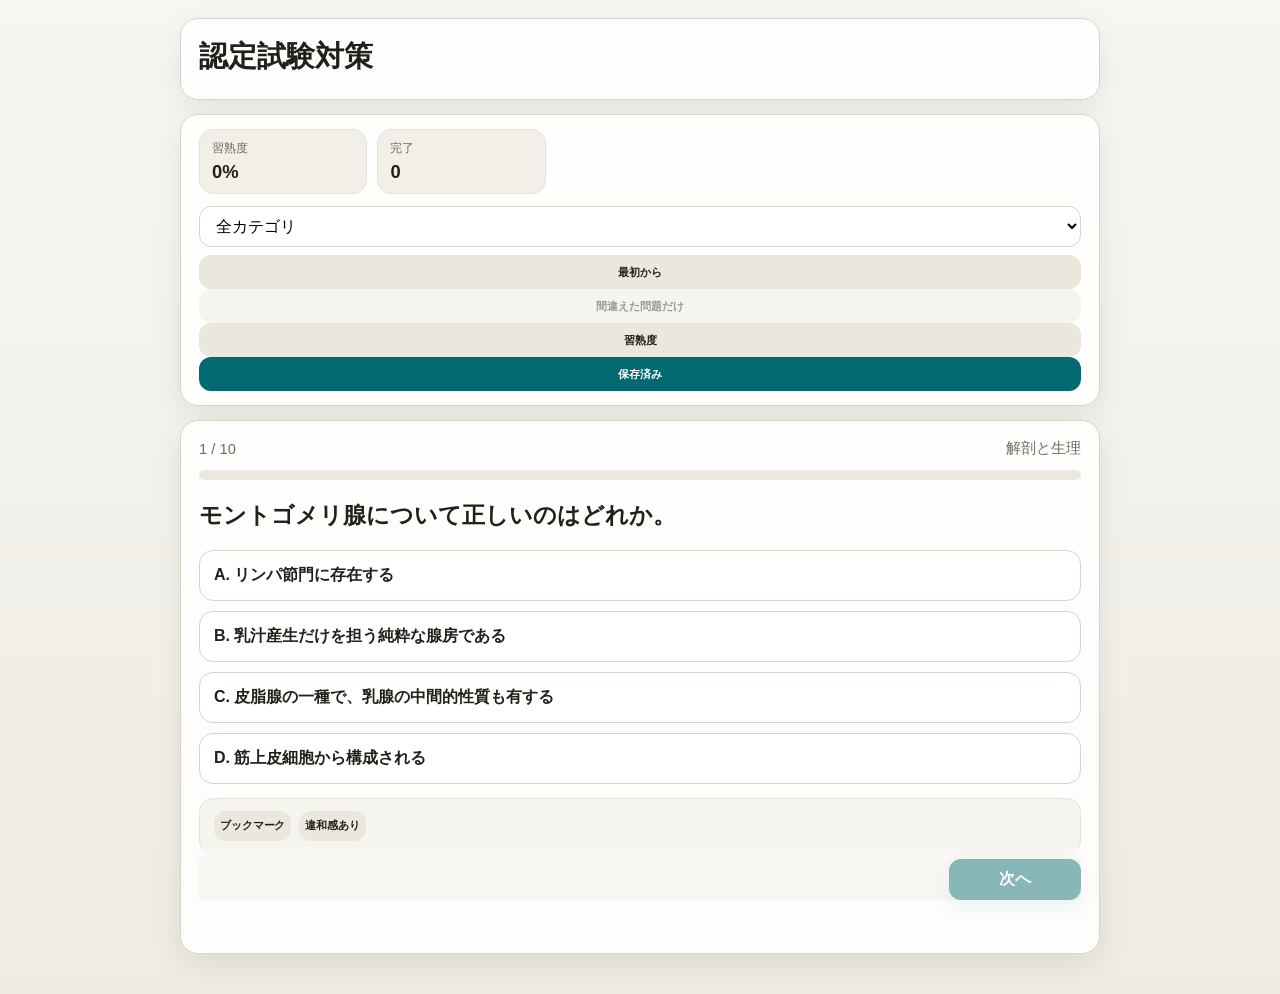
==== index.html @ f3c566d3 "上部ボタンの幅を統一（width:100%を追加）" ====
<!doctype html>
<html lang="ja">
<head>
  <meta charset="UTF-8" />
  <meta name="viewport" content="width=device-width, initial-scale=1.0" />
  <title>認定試験対策</title>
  <style>
    :root {
      --bg: #f7f6f2;
      --surface: #ffffff;
      --surface-2: #f1efe8;
      --text: #222018;
      --muted: #6f6b5f;
      --primary: #01696f;
      --primary-2: #0c4e54;
      --correct: #2d6a2d;
      --wrong: #9b2c2c;
      --border: #d8d3c8;
      --shadow: 0 10px 30px rgba(30,25,10,.08);
      --radius: 18px;
    }
    * { box-sizing: border-box; }
    body {
      margin: 0;
      font-family: -apple-system, BlinkMacSystemFont, "Segoe UI", Roboto, "Hiragino Sans", "Noto Sans JP", sans-serif;
      background: linear-gradient(180deg, #f7f6f2 0%, #eeebe3 100%);
      color: var(--text);
      min-height: 100vh;
    }
    .wrap {
      width: min(920px, calc(100vw - 24px));
      margin: 0 auto;
      padding: 18px 0 40px;
    }
    .card {
      background: rgba(255,255,255,.88);
      backdrop-filter: blur(8px);
      border: 1px solid var(--border);
      border-radius: var(--radius);
      box-shadow: var(--shadow);
    }
    .header {
      padding: 18px 18px 14px;
      margin-bottom: 14px;
    }
    .title {
      font-size: clamp(1.4rem, 1rem + 1vw, 2rem);
      font-weight: 800;
      margin: 0 0 8px;
    }
    .sub {
      color: var(--muted);
      font-size: .96rem;
      margin: 0;
    }
    .topbar {
      display: grid;
      grid-template-columns: 1fr;
      gap: 12px;
      padding: 14px 18px;
      margin-bottom: 14px;
    }
    .stats {
      display: grid;
      grid-template-columns: repeat(5, 1fr);
      gap: 10px;
    }
    .stat {
      background: var(--surface-2);
      border-radius: 14px;
      padding: 10px 12px;
      border: 1px solid #e5e1d8;
    }
    .stat .k { font-size: .78rem; color: var(--muted); margin-bottom: 4px; }
    .stat .v { font-size: 1.15rem; font-weight: 800; }
    .controls {
      display: grid;
      grid-template-columns: repeat(3, minmax(0, 1fr));
      gap: 6px;
      align-items: stretch;
    }
    .controls .row-break {
      grid-column: 1 / -1;
      display: contents;
    }
    .controls select, .controls button.secondary {
      min-height: 32px;
      padding: 6px 8px;
      font-size: 11px;
      line-height: 1.15;
    }
    .controls select {
      min-width: 0;
      width: 100%;
    }
    @media (min-width: 768px) {
      .controls {
        display: flex;
        flex-wrap: wrap;
      }
      .controls .row-break {
        display: contents;
      }
    }
    select, button {
      font: inherit;
    }
    select {
      padding: 10px 12px;
      border-radius: 12px;
      border: 1px solid var(--border);
      background: white;
      min-width: 180px;
    }
    button {
      border: 0;
      border-radius: 12px;
      padding: 10px 14px;
      cursor: pointer;
      background: var(--primary);
      color: white;
      font-weight: 700;
    }
    button.secondary {
      background: #ebe7dd;
      color: var(--text);
    }
    button:disabled {
      opacity: .45;
      cursor: default;
    }
    .quiz {
      padding: 18px;
    }
    .meta {
      display: flex;
      justify-content: space-between;
      gap: 8px;
      align-items: center;
      color: var(--muted);
      font-size: .92rem;
      margin-bottom: 12px;
    }
    .progress {
      height: 10px;
      background: #ece8df;
      border-radius: 999px;
      overflow: hidden;
      margin-bottom: 18px;
    }
    .progress > div {
      height: 100%;
      width: 0%;
      background: linear-gradient(90deg, var(--primary), #3b8d93);
      transition: width .25s ease;
    }
    .question {
      font-size: clamp(1.1rem, .95rem + .7vw, 1.45rem);
      line-height: 1.55;
      font-weight: 750;
      margin: 0 0 16px;
    }
    .choices {
      display: grid;
      gap: 10px;
    }
    .choice {
      text-align: left;
      width: 100%;
      padding: 14px 14px;
      background: white;
      color: var(--text);
      border: 1px solid var(--border);
      border-radius: 14px;
      transition: transform .08s ease, border-color .15s ease, background .15s ease;
    }
    .choice:hover { transform: translateY(-1px); }
    .choice.correct {
      background: #eef8ee;
      border-color: #8dc58d;
      color: var(--correct);
    }
    .choice.wrong {
      background: #fff0f0;
      border-color: #d99a9a;
      color: var(--wrong);
    }
    .explanation {
      margin-top: 12px;
      padding: 14px;
      border-radius: 14px;
      background: #f5f4ef;
      max-height: 200px;
      overflow-y: auto;
      border: 1px solid #e5e1d8;
      line-height: 1.7;
      display: none;
    }
    .footer {
      display: flex;
      justify-content: space-between;
      gap: 10px;
      align-items: center;
      margin-top: 16px;
      flex-wrap: wrap;
    }
    .result {
      padding: 22px 18px;
      text-align: center;
    }
    .result h2 {
      margin: 0 0 10px;
      font-size: 1.6rem;
    }
    .result p { color: var(--muted); }
    .pill {
      display: inline-block;
      padding: 6px 10px;
      border-radius: 999px;
      background: #e9f3f4;
      color: var(--primary-2);
      font-size: .82rem;
      font-weight: 700;
    }
    
    
    .secondary.active-flag {
      background: #e9f1f1;
      color: #0c4e54;
      border: 1px solid #b8d0d1;
    }

    .issue-panel {
      margin-top: 14px;
      padding: 12px 14px;
      border-radius: 14px;
      background: #f5f4ef;
      border: 1px solid #e5e1d8;
    }
    .issue-row {
      display: flex;
      justify-content: space-between;
      gap: 10px;
      align-items: center;
      flex-wrap: wrap;
    }
        .issue-actions {
      display: flex;
      gap: 8px;
      flex-wrap: wrap;
    }
    .issue-actions .secondary {
      min-height: 30px;
      padding: 5px 6px;
      font-size: 10.5px;
      letter-spacing: -.01em;
    }
    
    
    
    .top-actions {
      display: flex;
      gap: 8px;
      flex-wrap: wrap;
    }
    .flag-list {
      display: grid;
      gap: 10px;
      margin-top: 12px;
      text-align: left;
    }
    .flag-item {
      background: #fff;
      border: 1px solid var(--border);
      border-radius: 14px;
      padding: 12px 14px;
    }
    .flag-id {
      font-size: .78rem;
      color: var(--muted);
      margin-bottom: 6px;
      letter-spacing: .04em;
    }
    
    
    .mastery-grid {
      display: grid;
      gap: 12px;
      margin-top: 14px;
    }
    .mastery-card {
      background: #fff;
      border: 1px solid var(--border);
      border-radius: 16px;
      padding: 14px;
    }
    .mastery-head {
      display: flex;
      justify-content: space-between;
      align-items: center;
      gap: 10px;
      margin-bottom: 10px;
    }
    .mastery-title {
      font-weight: 700;
    }
    .mastery-percent {
      font-weight: 800;
      color: var(--primary);
    }
    .bar {
      height: 10px;
      border-radius: 999px;
      background: #ece8df;
      overflow: hidden;
      margin-bottom: 10px;
    }
    .bar > div {
      height: 100%;
      background: linear-gradient(90deg, #7fb1b4 0%, #01696f 100%);
      border-radius: 999px;
    }
    .mastery-meta {
      display: flex;
      gap: 10px;
      flex-wrap: wrap;
      color: var(--muted);
      font-size: .86rem;
    }

    .copy-box {
      width: 100%;
      min-height: 140px;
      border: 1px solid var(--border);
      border-radius: 14px;
      padding: 12px;
      font: inherit;
      line-height: 1.6;
      background: #fff;
      color: var(--text);
      resize: vertical;
      margin-top: 12px;
    }

    .flag-question {
      line-height: 1.6;
      font-weight: 600;
    }

    .sticky-next {
      position: sticky;
      bottom: 0;      display: flex;
      justify-content: flex-end;
      padding-top: 12px;
      margin-top: 12px;
      background: linear-gradient(180deg, rgba(247,246,242,0) 0%, rgba(247,246,242,0.88) 24%, rgba(247,246,242,0.96) 100%);
      backdrop-filter: blur(6px);
    }
    .sticky-next button {
      min-width: 132px;
      box-shadow: 0 8px 20px rgba(1,105,111,.16);
    }

    .controls-v2 { display:grid; gap:8px; }
        .toolbar-grid-v2 button, .saved-grid button { min-height:34px; padding:6px 8px; font-size:11px; line-height:1.15; width:100%; }
#savedToggleBtn { background: var(--primary); color: white; }
.saved-panel { display:none; margin-top:2px; padding:10px; border-radius:14px; background:#f5f4ef; border:1px solid #e5e1d8; }
.saved-panel.open { display:block; }
.saved-grid { display:grid; grid-template-columns:repeat(2, minmax(0, 1fr)); gap:6px; }
@media (min-width: 768px) {
  .toolbar-grid-v2 { grid-template-columns:repeat(4, minmax(0, 1fr)); }
}
@media (max-width: 700px) {
      .wrap { width: min(100vw - 10px, 920px); }
      .stats { grid-template-columns: repeat(2, 1fr); }
      .topbar, .quiz, .header { padding: 12px; }
      .footer { align-items: stretch; }
      .footer button { width: 100%; }
      .controls { display: grid; grid-template-columns: repeat(6, minmax(0, 1fr)); gap: 5px; }
      .controls select, .controls button.secondary { min-width: 0; width: 100%; min-height: 30px; padding: 5px 6px; font-size: 10.5px; letter-spacing: -.01em; }
      .controls select { grid-column: 1 / -1; min-height: 44px; padding: 10px 12px; font-size: 14px; letter-spacing: 0; }
      #restartBtn { grid-column: 1 / 4; }
      #retryWrongBtn { grid-column: 4 / 7; }
      #masteryPageBtn { grid-column: 1 / 3; }
      #savedToggleBtn { grid-column: 3 / 7; }      #flaggedPageBtn { grid-column: 5 / 7; }
   
  </style>
</head>
<body>
  <div class="wrap">
    <section class="card header">
      <h1 class="title">認定試験対策</h1>
      
    </section>

    <section class="card topbar">
      <div class="stats">
        <div class="stat"><div class="k" id="masteryLabel">習熟度</div><div class="v" id="overallMastery">0%</div></div>
        <div class="stat"><div class="k">完了</div><div class="v" id="clearedCount">0</div></div>
      </div>
            <div class="controls-v2">
        <select id="categorySelect"></select>
                      <div class="toolbar-grid-v2">
          <button id="restartBtn" class="secondary">最初から</button>
          <button id="retryWrongBtn" class="secondary">間違えた問題だけ</button>
          <button id="masteryPageBtn" class="secondary">習熟度</button>
                                  <button id="savedToggleBtn" class="secondary">保存済み</button>
      </div>
                      <div id="savedPanel" class="saved-panel">
                                  <div class="saved-grid">
                                                <button id="bookmarkPageBtn" class="secondary">ブックマーク</button>
                                                <button id="flaggedPageBtn" class="secondary">違和感あり</button>
                                              </div>
                                </div>
    </section>

    <main class="card quiz" id="app"></main>
  </div>

  <script>
    const QUESTION_BANK = [
      {id:'q001',category:'解剖と生理',question:'乳腺機能の最小単位として正しいのはどれか。',choices:['小葉','TDLU','Cooper靱帯','乳管洞'],answer_index:0,explanation:'乳腺機能の最小単位は小葉である。TDLUは小葉と小葉外終末乳管を含む単位として扱われる。'},
      {id:'q002',category:'解剖と生理',question:'ほとんどの乳癌の発生母地と考えられているのはどれか。',choices:['TDLU','Cooper靱帯','乳腺後隙','モントゴメリ腺'],answer_index:0,explanation:'ほとんどの乳癌はTDLUを発生母地と考える。'},
      {id:'q003',category:'解剖と生理',question:'dense breastについて正しいのはどれか。',choices:['マンモグラフィで腫瘤の検出が難しい','マンモグラフィで腫瘤検出が容易である','石灰化を全く認めない','高齢者にしかみられない'],answer_index:0,explanation:'dense breastではマンモグラフィで腫瘤検出が難しくなる。'},
      {id:'q004',category:'解剖と生理',question:'乳児の吸乳刺激により分泌され、筋上皮細胞を収縮させるホルモンはどれか。',choices:['オキシトシン','プロラクチン','エストロゲン','プロゲステロン'],answer_index:0,explanation:'吸乳刺激は視床下部を介してオキシトシン分泌を促し、筋上皮細胞収縮による射乳に関与する。'},
      {id:'q005',category:'解剖と生理',question:'乳腺組織が最も多く存在する領域として正しいのはどれか。',choices:['上外側域（C領域）','下内側域','乳腺後隙','乳輪部のみ'],answer_index:0,explanation:'乳腺組織は上外側域に多く存在する。'},
      {id:'q006',category:'解剖と生理',question:'モントゴメリ腺について正しいのはどれか。',choices:['皮脂腺の一種で、乳腺の中間的性質も有する','乳汁産生だけを担う純粋な腺房である','リンパ節門に存在する','筋上皮細胞から構成される'],answer_index:0,explanation:'モントゴメリ腺は皮脂腺の一種だが、乳腺の中間的性質を有するとされる。'},
      {id:'q007',category:'解剖と生理',question:'Cooper靱帯について正しいのはどれか。',choices:['乳腺の筋膜層をつなぎ、乳腺全体の構築に関与する','乳汁を産生する','腋窩リンパ節の一部である','乳頭の表皮を形成する'],answer_index:0,explanation:'Cooper靱帯は浅胸筋膜と深胸筋膜をつなぐ線維性構造で、乳腺全体の構築に関わる。'},
      {id:'q008',category:'解剖と生理',question:'小葉について正しいのはどれか。',choices:['腺房上皮と小葉内終末乳管からなる','小葉外終末乳管のみからなる','乳管洞と乳頭からなる','脂肪組織とリンパ節からなる'],answer_index:0,explanation:'小葉は腺房上皮と小葉内終末乳管からなる。'},
      {id:'q009',category:'解剖と生理',question:'TDLUの構成として正しいのはどれか。',choices:['小葉と小葉外終末乳管','腺房のみ','小葉内終末乳管のみ','Cooper靱帯と乳頭'],answer_index:0,explanation:'TDLUは小葉に小葉外終末乳管を加えた単位である。'},
      {id:'q010',category:'解剖と生理',question:'腋窩リンパ節について正しいのはどれか。',choices:['リンパ節門の部分に脂肪が沈着することがある','常に石灰化を伴う','乳房内のどこにでも存在する','正常では腎臓形を示さない'],answer_index:0,explanation:'腋窩リンパ節門には脂肪沈着をみることがある。'},
      {id:'q011',category:'病理',question:'乳管癌と小葉癌を病理学的に区別するうえで重視されるのはどれか。',choices:['増殖パターン','患者年齢','発症側','乳頭分泌の有無'],answer_index:0,explanation:'乳管癌と小葉癌の区別は発生部位そのものより増殖パターンで考える。'},
      {id:'q012',category:'病理',question:'DCISについて正しいのはどれか。',choices:['理論的には転移しない','必ず遠隔転移する','小葉外乳管へは進展しない','非浸潤癌とは別概念である'],answer_index:0,explanation:'真のDCISは理論的には転移しない病変である。'},
      {id:'q013',category:'病理',question:'DCISと同義語として適切なのはどれか。',choices:['非浸潤性乳管癌','浸潤性小葉癌','葉状腫瘍','乳腺浮腫'],answer_index:0,explanation:'DCISは非浸潤性乳管癌と同義である。'},
      {id:'q014',category:'病理',question:'ADHについて正しいのはどれか。',choices:['非浸潤性乳管癌の基準を完全には満たさない病変である','DCISと完全に同義である','浸潤癌の特殊型である','乳頭部の表皮内進展を指す'],answer_index:0,explanation:'ADHはDCISの基準を完全には満たさない異型乳管過形成である。'},
      {id:'q015',category:'病理',question:'Paget病について正しいのはどれか。',choices:['悪性細胞が乳管洞から乳頭表面へ広がる','乳腺浮腫のみを示す病変である','常にマンモグラフィで明瞭に描出される','乳腺症の一型である'],answer_index:0,explanation:'Paget病は悪性細胞の乳頭表面への進展で、皮膚所見が診断の手がかりとなる。'},
      {id:'q016',category:'病理',question:'ポップコーンサインの成因として正しいのはどれか。',choices:['線維腺腫の退縮','嚢胞の感染','DCISの壊死','脂肪壊死の出血'],answer_index:0,explanation:'ポップコーンサインは退縮した線維腺腫にみられる。'},
      {id:'q017',category:'病理',question:'放射状瘢痕について正しいのはどれか。',choices:['DCISやADHを伴うことがある','常に良悪性の鑑別が容易である','スピキュラを呈することはない','乳頭分泌の最も多い原因である'],answer_index:0,explanation:'放射状瘢痕は画像上浸潤癌に似ており、DCISやADHを伴うことがある。'},
      {id:'q018',category:'病理',question:'硬化性腺症について正しいのはどれか。',choices:['小葉で発生し、構築の乱れの原因となることがある','必ず石灰化を伴う','浸潤癌の特殊型である','乳管拡張症と同義である'],answer_index:0,explanation:'硬化性腺症は小葉で発生し、architectural distortionの原因となることがある。'},
      {id:'q019',category:'病理',question:'脂肪壊死について正しいのはどれか。',choices:['外傷・手術・放射線治療後に生じることがある','DCISに特異的である','必ず良悪性の鑑別が容易である','微小石灰化を伴わない'],answer_index:0,explanation:'脂肪壊死は外傷や手術、放射線治療後に起こり、乳癌類似像をとることがある。'},
      {id:'q020',category:'病理',question:'浸潤性小葉癌について正しいのはどれか。',choices:['微小石灰化を伴いにくく、マンモグラフィで偽陰性になりやすい','マンモグラフィで必ず見つけやすい','境界明瞭な腫瘤としてのみ表れる','組織亜型は存在しない'],answer_index:0,explanation:'浸潤性小葉癌は微小石灰化を伴いにくく、MMGで見つけにくいことがある。'},
      {id:'q021',category:'病理',question:'粘液癌について正しいのはどれか。',choices:['高齢者に多く、予後が良い','若年者に多く予後不良である','必ずスピキュラを伴う','乳腺症の構成成分である'],answer_index:0,explanation:'粘液癌は高齢者に多く、特に純粋型は予後良好とされる。'},
      {id:'q022',category:'病理',question:'葉状腫瘍について正しいのはどれか。',choices:['良性・境界病変・悪性に分類される','すべて悪性である','若年者にしか発生しない','リンパ行性転移が多い'],answer_index:0,explanation:'葉状腫瘍は良性、境界病変、悪性に分類される。'},
      {id:'q023',category:'病理',question:'乳管内乳頭腫について正しいのはどれか。',choices:['血性乳頭分泌の主要な原因である','必ず悪性である','乳腺症には含まれない','石灰化のみで発見される'],answer_index:0,explanation:'乳管内乳頭腫は血性乳頭分泌の主要な原因である。'},
      {id:'q024',category:'病理',question:'乳腺症を構成する部分像として適切なのはどれか。',choices:['硬化性腺症','線維腫症','浸潤性小葉癌','過誤腫'],answer_index:0,explanation:'硬化性腺症は乳腺症の構成成分に含まれる。'},
      {id:'q025',category:'病理',question:'乳腺症を構成する部分像ではないものはどれか。',choices:['線維腫症','嚢胞','アポクリン化生','小葉増生症'],answer_index:0,explanation:'線維腫症は非上皮性腫瘍であり、乳腺症の部分像ではない。'},
      {id:'q026',category:'病理',question:'管状癌について正しいのはどれか。',choices:['高分化で予後が良い','低分化で予後不良である','非浸潤癌に分類される','葉状腫瘍の一亜型である'],answer_index:0,explanation:'管状癌は高分化で予後が極めて良い乳癌である。'},
      {id:'q027',category:'病理',question:'乳房浮腫（breast edema）について正しいのはどれか。',choices:['良性・悪性いずれの疾患でも起こりうる','悪性でしか起こらない','皮膚肥厚は伴わない','濃度上昇は起こらない'],answer_index:0,explanation:'乳房浮腫は良悪性いずれでも起こり、皮膚肥厚や濃度上昇を示す。'},
      {id:'q028',category:'臨床',question:'センチネルリンパ節の説明として正しいのはどれか。',choices:['癌細胞が最初に到達するリンパ節を指す','最も大きい腋窩リンパ節を指す','鎖骨上リンパ節のみを指す','遠隔転移巣を指す'],answer_index:0,explanation:'センチネルリンパ節は癌細胞が最初に到達する見張りリンパ節である。'},
      {id:'q029',category:'臨床',question:'家族性乳癌の関連遺伝子として正しい組み合わせはどれか。',choices:['BRCA1とBRCA2','EGFRとALK','KRASとNRAS','BRAFとRET'],answer_index:0,explanation:'家族性乳癌の関連遺伝子としてBRCA1、BRCA2が挙げられる。'},
      {id:'q030',category:'臨床',question:'HER2について正しいのはどれか。',choices:['過剰発現は予後や治療選択に関わる','乳癌では測定不要である','陽性例では治療法がない','家族性乳癌の唯一の原因遺伝子である'],answer_index:0,explanation:'HER2過剰発現は悪性度や治療選択に関わり、trastuzumabなどの適応判断に重要である。'},
      {id:'q031',category:'臨床',question:'乳房温存療法について正しいのはどれか。',choices:['原則として乳房照射を併用する','放射線治療は不要である','遠隔転移例のみ適応となる','必ず乳房全摘より局所制御が劣る'],answer_index:0,explanation:'乳房温存療法では原則として乳房照射が併用される。'},
      {id:'q032',category:'臨床',question:'乳房温存療法の適応として望ましい腫瘍径はどれか。',choices:['3cm以下','5cmを超えるもの','大きさは無関係','10cm以上'],answer_index:0,explanation:'資料では乳房温存療法の適応として3cm以下が望ましいとされる。'},
      {id:'q033',category:'臨床',question:'ステージI乳癌の説明として正しいのはどれか。',choices:['しこりが2cm以下で腋窩リンパ節転移がない','しこりの大きさに関わらず遠隔転移がある','しこりが5cm超でリンパ節転移がない','Tisのみを指す'],answer_index:0,explanation:'資料ではステージIは腫瘍径2cm以下、リンパ節転移なしとされる。'},
      {id:'q034',category:'臨床',question:'Tisに含まれるものとして正しいのはどれか。',choices:['DCIS','T3乳癌','遠隔転移を伴う乳癌','固定腋窩リンパ節転移'],answer_index:0,explanation:'TisにはDCISが含まれる。'},
      {id:'q035',category:'臨床',question:'T2の定義として正しいのはどれか。',choices:['腫瘍径が2cmを超え5cm以下','2cm以下','5cmを超える','胸壁浸潤を伴うもの'],answer_index:0,explanation:'資料ではT2は腫瘍径2cm超5cm以下である。'},
      {id:'q036',category:'臨床',question:'TXの意味として正しいのはどれか。',choices:['原発腫瘍が評価不能','遠隔転移あり','腫瘍径2cm以下','皮膚浸潤あり'],answer_index:0,explanation:'TXは原発腫瘍が評価不能であることを示す。'},
      {id:'q037',category:'臨床',question:'トリプルネガティブ乳癌の定義として正しいのはどれか。',choices:['ER・PgR・HER2がいずれも陰性','ERのみ陰性','HER2のみ陰性','BRCA1とBRCA2が陰性'],answer_index:0,explanation:'トリプルネガティブ乳癌はER、PgR、HER2の3者陰性を指す。'},
      {id:'q038',category:'臨床',question:'乳癌の危険因子として適切なのはどれか。',choices:['初潮年齢が早い','出産回数が多い','習慣的運動','授乳歴があること'],answer_index:0,explanation:'初潮年齢が早いことは乳癌の危険因子として挙げられる。'},
      {id:'q039',category:'臨床',question:'乳癌リスクを減少させる要因として適切なのはどれか。',choices:['習慣的運動','ホルモン補充療法','閉経後肥満','過度の飲酒'],answer_index:0,explanation:'習慣的運動は乳癌リスクを減少させる要因とされる。'},
      {id:'q040',category:'臨床',question:'腋窩リンパ節郭清の合併症として適切なのはどれか。',choices:['上肢のむくみや運動障害','乳汁産生の亢進','甲状腺機能亢進','両側失明'],answer_index:0,explanation:'腋窩リンパ節郭清では上肢の浮腫や運動障害などが問題となる。'}
    ];

    const STORAGE_KEY = 'mammo-quiz-state-v1';

    function makeInitialState() {
      return {
        currentCategory: 'all',
        statsById: {},
        wrongIds: [],
        flaggedIds: [],
        bookmarkedIds: [],
        questions: [],
        pool: [],
        base: [],
        currentSessionIds: [],
        sessionSize: 10,
        index: 0,
        correct: 0,
        answered: 0,
        locked: false,
        view: 'quiz'
      };
    }

    function normalizeState(raw) {
      const base = makeInitialState();
      if (!raw || typeof raw !== 'object') return base;
      return {
        ...base,
        currentCategory: typeof raw.currentCategory === 'string' ? raw.currentCategory : 'all',
        statsById: raw.statsById && typeof raw.statsById === 'object' ? raw.statsById : {},
        wrongIds: Array.isArray(raw.wrongIds) ? raw.wrongIds : [],
        flaggedIds: Array.isArray(raw.flaggedIds) ? raw.flaggedIds : [],
        bookmarkedIds: Array.isArray(raw.bookmarkedIds) ? raw.bookmarkedIds : []
      };
    }

    function loadPersistedState() {
      try {
        const raw = localStorage.getItem(STORAGE_KEY);
        if (!raw) return makeInitialState();
        return normalizeState(JSON.parse(raw));
      } catch (e) {
        return makeInitialState();
      }
    }

    function saveState() {
      try {
        const payload = {
          currentCategory: state.currentCategory,
          statsById: state.statsById,
          wrongIds: state.wrongIds,
          flaggedIds: state.flaggedIds,
          bookmarkedIds: state.bookmarkedIds
        };
        localStorage.setItem(STORAGE_KEY, JSON.stringify(payload));
      } catch (e) {}
    }

    const state = Object.assign(makeInitialState(), loadPersistedState());

    const app = document.getElementById('app');
    const masteryLabel = document.getElementById('masteryLabel');
    const overallMastery = document.getElementById('overallMastery');
    const clearedCount = document.getElementById('clearedCount');
    const categorySelect = document.getElementById('categorySelect');
    const restartBtn = document.getElementById('restartBtn');
    const retryWrongBtn = document.getElementById('retryWrongBtn');
    const masteryPageBtn = document.getElementById('masteryPageBtn');
const savedToggleBtn = document.getElementById('savedToggleBtn');
const savedPanel = document.getElementById('savedPanel');

    function shuffle(arr) {
      const copy = [...arr];
      for (let i = copy.length - 1; i > 0; i--) {
        const j = Math.floor(Math.random() * (i + 1));
        [copy[i], copy[j]] = [copy[j], copy[i]];
      }
      return copy;
    }

    function shuffleChoicesPerRender(questions) {
      return questions.map(q => {
        const indexed = q.choices.map((c, i) => ({ text: c, isCorrect: i === q.answer_index }));
        const mixed = shuffle(indexed);
        return {
          ...q,
          choices: mixed.map(x => x.text),
          answer_index: mixed.findIndex(x => x.isCorrect)
        };
      });
    }

    function buildCategories() {
      const cats = ['all', ...new Set(QUESTION_BANK.map(q => q.category))];
      categorySelect.innerHTML = cats.map(c => `<option value="${c}">${c === 'all' ? '全カテゴリ' : c}</option>`).join('');
    }

    function buildPool() {
      if (state.currentCategory === 'all') return [...QUESTION_BANK];
      return QUESTION_BANK.filter(q => q.category === state.currentCategory);
    }

    function weightedPick(pool, count) {
      const available = [...pool];
      const picked = [];
      while (available.length && picked.length < count) {
        const weights = available.map(q => {
          const s = state.statsById[q.id] || { seen: 0, wrong: 0, mastery: 0 };
          const mastery = s.mastery || 0;
          const inSelectedCategory = state.currentCategory === 'all' || q.category === state.currentCategory;
          const wrongBoost = inSelectedCategory ? 4 : 2;
          const masteryWeightMap = [6, 4, 2, 0.8];
          const masteryWeight = masteryWeightMap[Math.max(0, Math.min(3, mastery))];
          return masteryWeight + s.wrong * wrongBoost + Math.max(0, s.seen * 0.05);
        });
        const total = weights.reduce((a,b)=>a+b,0);
        let r = Math.random() * total;
        let idx = 0;
        for (let i=0;i<available.length;i++) {
          r -= weights[i];
          if (r <= 0) { idx = i; break; }
        }
        picked.push(available[idx]);
        available.splice(idx,1);
      }
      return picked;
    }

    function prepareQuestions(mode = 'all') {
      let src = buildPool();
      if (mode === 'wrong') {
        const wrongSet = new Set(state.wrongIds);
        src = src.filter(q => wrongSet.has(q.id));
      }
      state.base = src;
      state.pool = src;
      const selected = weightedPick(src, state.sessionSize);
      state.currentSessionIds = selected.map(q => q.id);
      state.questions = shuffleChoicesPerRender(selected);
      state.index = 0;
      state.correct = 0;
      state.answered = 0;
      state.locked = false;
      updateStats();
      render();
    }

    function updateStats() {
      const targetItems = state.currentCategory === 'all'
        ? QUESTION_BANK
        : QUESTION_BANK.filter(q => q.category === state.currentCategory);
      const totalQuestions = targetItems.length;
      const masterySum = targetItems.reduce((sum, q) => {
        const s = state.statsById[q.id] || { mastery: 0 };
        return sum + Math.max(0, Math.min(3, s.mastery || 0));
      }, 0);
      const masteryPct = totalQuestions ? Math.round((masterySum / (totalQuestions * 3)) * 100) : 0;
      const cleared = targetItems.filter(q => ((state.statsById[q.id] || {}).mastery || 0) >= 3).length;
      const label = state.currentCategory === 'all' ? '習熟度' : `${state.currentCategory} の習熟度`;
      const masteryLabel = document.getElementById('masteryLabel');
      if (masteryLabel) masteryLabel.textContent = label;
      if (overallMastery) overallMastery.textContent = `${masteryPct}%`;
      if (clearedCount) clearedCount.textContent = cleared;
      retryWrongBtn.disabled = state.wrongIds.length === 0;
    }

    function toggleBookmarkCurrent() {
      const q = state.questions[state.index];
      if (!q) return;
      if (state.bookmarkedIds.includes(q.id)) {
        state.bookmarkedIds = state.bookmarkedIds.filter(id => id !== q.id);
      } else {
        state.bookmarkedIds.unshift(q.id);
      }
      saveState();
        // render()を呼ばず、ブックマークボタンだけ更新
  const bookmarkBtn = document.querySelector('.issue-actions button:nth-child(1)');
  if (bookmarkBtn) {
    if (state.bookmarkedIds.includes(q.id)) {
      bookmarkBtn.classList.add('active-flag');
    } else {
      bookmarkBtn.classList.remove('active-flag');
    }
  }
    }

    function removeBookmark(id) {
      state.bookmarkedIds = state.bookmarkedIds.filter(x => x !== id);
      saveState();
      renderBookmarks();
    }

    function renderBookmarks() {
      state.view = 'bookmarks';
      const items = state.bookmarkedIds.map(id => QUESTION_BANK.find(q => q.id === id)).filter(Boolean);
      app.innerHTML = `
        <div class="result">
          <span class="pill">ブックマーク</span>
          <h2>ブックマークした問題</h2>
          ${items.length ? `
            <div class="bookmark-list" style="display:grid; gap:10px; margin-top:14px; text-align:left; font-size:13px;">
              ${items.map(q => `
                <div class="choice" style="display:block; padding:12px;">
                  <div style="display:flex; justify-content:space-between; gap:12px; align-items:flex-start; margin-bottom:8px;">
                    <div>
                      <div style="font-size:11px; color:var(--muted); margin-bottom:4px;">${q.id}｜${q.category}</div>
                      <div style="font-weight:700; margin-bottom:8px;">${q.question}</div>
                    </div>
                    <button class="secondary" style="font-size:12px; padding:6px 8px; min-height:32px;" onclick="removeBookmark('${q.id}')">解除</button>
                  </div>
                  <div style="font-size:12px; color:var(--muted);">${q.choices.map((c, i) => `${String.fromCharCode(65+i)}. ${c}`).join(' ／ ')}</div>
                </div>
              `).join('')}
            </div>
          ` : '<p style="margin-top:12px; color:var(--muted);">ブックマークはありません</p>'}
          <div class="footer" style="justify-content:center; margin-top:18px;">
            <button onclick="backToQuiz()">戻る</button>
          </div>
        </div>`;
    }

    function toggleFlagCurrent() {
      const q = state.questions[state.index];
      if (!q) return;
      const pos = state.flaggedIds.indexOf(q.id);
      if (pos >= 0) {
        state.flaggedIds.splice(pos, 1);
      } else {
        state.flaggedIds.push(q.id);
      }
      saveState();
      updateStats();
      // render()を呼ばず、フラグボタンだけ更新
      const flagBtn = document.querySelector('.issue-actions button:nth-child(2)');
      if (flagBtn) {
        if (state.flaggedIds.includes(q.id)) {
          flagBtn.classList.add('active-flag');
        } else {
          flagBtn.classList.remove('active-flag');
        }
      }
    }

    function calcMastery(question) {
      const s = state.statsById[question.id] || { mastery: 0 };
      return Math.max(0, Math.min(100, Math.round(((s.mastery || 0) / 3) * 100)));
    }

    function categoryMasteryRows() {
      const categories = [...new Set(QUESTION_BANK.map(q => q.category))];
      return categories.map(category => {
        const items = QUESTION_BANK.filter(q => q.category === category);
        const percents = items.map(calcMastery);
        const avg = items.length ? Math.round(percents.reduce((a, b) => a + b, 0) / items.length) : 0;
        const cleared = items.filter(q => calcMastery(q) >= 100).length;
        const untouched = items.filter(q => !(state.statsById[q.id]?.seen)).length;
        return { category, total: items.length, avg, cleared, untouched };
      });
    }

    function openMasteryPage() {
      state.view = 'mastery';
      render();
    }

    function buildFlaggedLineText() {
      const flagged = QUESTION_BANK.filter(q => state.flaggedIds.includes(q.id));
      if (!flagged.length) return '違和感ありはありません';
      return ['違和感あり', ...flagged.map(q => `${q.id}｜${q.category}｜${q.question}`)].join(String.fromCharCode(10));
    }
    function copyFlaggedText() {
      const text = buildFlaggedLineText();
      if (navigator.clipboard && window.isSecureContext) {
        navigator.clipboard.writeText(text).then(() => {
          alert('LINEに貼り付けやすい形式でコピーしました。');
        }).catch(() => {
          const box = document.getElementById('flaggedCopyBox');
          if (box) { box.focus(); box.select(); }
        });
      } else {
        const box = document.getElementById('flaggedCopyBox');
        if (box) { box.focus(); box.select(); }
      }
    }


    function renderFlaggedPage() {
      const flagged = QUESTION_BANK.filter(q => state.flaggedIds.includes(q.id));
      app.innerHTML = `
        <section class="result" style="text-align:left;">
          <div class="top-actions" style="justify-content:space-between; align-items:center; margin-bottom:12px;">
            <button class="secondary" onclick="backToQuiz()">戻る</button>
            <button class="secondary" onclick="clearAllFlags()" ${flagged.length ? '' : 'disabled'}>一括削除</button>
          </div>
          <span class="pill">違和感あり</span>
          <h2 style="margin-top:10px;">${flagged.length}件</h2>
          ${flagged.length ? `
            <textarea id="flaggedCopyBox" class="copy-box" readonly>${buildFlaggedLineText()}</textarea>
            <div class="top-actions" style="margin-top:10px; justify-content:flex-end;">
              <button class="secondary" onclick="copyFlaggedText()">コピー</button>
            </div>
            <div class="flag-list">
              ${flagged.map(q => `
                <div class="flag-item">
                  <div class="flag-id">${q.id} / ${q.category}</div>
                  <div class="flag-question">${q.question}</div>
                </div>
              `).join('')}
            </div>
          ` : '<p>登録はありません。</p>'}
        </section>
      `;
    }

    function openFlaggedPage() {
      state.view = 'flagged';
      renderFlaggedPage();
    }

    function backToQuiz() {
      state.view = 'quiz';
      render();
    }

    function clearAllFlags() {
      if (!state.flaggedIds || !state.flaggedIds.length) return;
      const ok = confirm('違和感ありをすべて削除しますか？');
      if (!ok) return;
      state.flaggedIds = [];
      saveState();
      updateStats();
      renderFlaggedPage();
    }

    function answer(choiceIndex) {
      if (state.locked) return;
      state.locked = true;
      const q = state.questions[state.index];
      const buttons = [...document.querySelectorAll('.choice')];
      const ok = choiceIndex === q.answer_index;
      state.answered += 1;
      if (!state.statsById[q.id]) state.statsById[q.id] = { seen: 0, wrong: 0, correct: 0, mastery: 0 };
      state.statsById[q.id].seen += 1;
      if (ok) {
        state.correct += 1;
        state.statsById[q.id].correct += 1;
        state.statsById[q.id].mastery = Math.min(3, (state.statsById[q.id].mastery || 0) + 1);
      } else {
        if (!state.wrongIds.includes(q.id)) state.wrongIds.push(q.id);
        state.statsById[q.id].wrong += 1;
        state.statsById[q.id].mastery = Math.max(0, (state.statsById[q.id].mastery || 0) - 2);
      }
      buttons.forEach((btn, i) => {
        if (i === q.answer_index) btn.classList.add('correct');
        if (i === choiceIndex && i !== q.answer_index) btn.classList.add('wrong');
        btn.disabled = true;
      });
      document.getElementById('explanation').style.display = 'block';
      updateStats();
      saveState();
      document.getElementById('nextBtn').disabled = false;
    }

    function next() {
      state.index += 1;
      state.locked = false;
      render();
    }


    function resetProgress() {
      state.correct = 0;
      state.answered = 0;
      state.index = 0;
      state.locked = false;
      state.view = 'quiz';
      prepareQuestions('all');
    }

    function renderResult() {
      const total = state.questions.length;
      const rate = total ? Math.round((state.correct / total) * 100) : 0;
      const wrongInSession = state.questions.filter(q => (state.statsById[q.id]?.seen || 0) > 0 && (state.statsById[q.id]?.wrong || 0) > 0).length;
      app.innerHTML = `
        <section class="result">
          <span class="pill">今回の結果</span>
          <h2>${total}問が終了しました</h2>
          <p>${total}問中 ${state.correct}問正解、正答率 ${rate}%</p>
          <p>次回は、間違えた問題や苦手傾向のある問題をやや多めに出題します。</p>
          <div class="footer" style="justify-content:center; margin-top:18px;">
            <button onclick="prepareQuestions('all')">次の10問へ</button>
            <button class="secondary" onclick="prepareQuestions('wrong')" ${state.wrongIds.length ? '' : 'disabled'}>間違えた問題から10問</button>
          </div>
        </section>
      `;
    }

    function render() {
      if (state.view === 'mastery') {
        const rows = categoryMasteryRows();
        app.innerHTML = `
          <section class="result" style="text-align:left;">
            <div class="top-actions" style="justify-content:space-between; align-items:center; margin-bottom:12px;">
              <button class="secondary" onclick="backToQuiz()">戻る</button>
            </div>
            <span class="pill">習熟度</span>
            <h2 style="margin-top:10px;">カテゴリ別の到達状況</h2>
            
            <div class="mastery-grid">
              ${rows.map(row => `
                <div class="mastery-card">
                  <div class="mastery-head">
                    <div class="mastery-title">${row.category}</div>
                    <div class="mastery-percent">${row.avg}%</div>
                  </div>
                  <div class="bar"><div style="width:${row.avg}%"></div></div>
                  <div class="mastery-meta">
                    <span>完了 ${row.cleared}/${row.total}</span>
                    <span>未着手 ${row.untouched}</span>
                  </div>
                </div>
              `).join('')}
            </div>
          </section>
        `;
        return;
      }
      if (state.view === 'flagged') {
        renderFlaggedPage();
        return;
      }
      if (!state.questions.length) {
        app.innerHTML = `<section class="result"><h2>出題できる問題がありません</h2><p>カテゴリや条件を見直してください。</p></section>`;
        return;
      }
      if (state.index >= state.questions.length) {
        renderResult();
        return;
      }
      const q = state.questions[state.index];
      const progress = Math.round((state.index / state.questions.length) * 100);
      app.innerHTML = `
        <div class="meta">
          <span>${state.index + 1} / ${state.questions.length}</span>
          <span>${q.category}</span>
        </div>
        <div class="progress"><div style="width:${progress}%"></div></div>
        <h2 class="question">${q.question}</h2>
        <div class="choices">
          ${q.choices.map((c, i) => `<button class="choice" onclick="answer(${i})">${String.fromCharCode(65+i)}. ${c}</button>`).join('')}
        </div>
        <div class="explanation" id="explanation"><strong>解説:</strong> ${q.explanation}</div>
        <div class="issue-panel">
          <div class="issue-row">
            <div class="issue-actions">
              <button class="secondary ${state.bookmarkedIds.includes(q.id) ? 'active-flag' : ''}" onclick="toggleBookmarkCurrent()">ブックマーク</button>
            <button class="secondary ${state.flaggedIds.includes(q.id) ? 'active-flag' : ''}" onclick="toggleFlagCurrent()">違和感あり</button>
            </div>
          </div>
        </div>
        <div class="footer">
          <div class="sub"></div>
        </div>
        <div class="sticky-next">
          <button id="nextBtn" onclick="next()" disabled>次へ</button>
        </div>
      `;
    }

    categorySelect.addEventListener('change', e => {
      state.currentCategory = e.target.value;
      state.view = 'quiz';
      prepareQuestions('all');
    });
    restartBtn.addEventListener('click', resetProgress);
    retryWrongBtn.addEventListener('click', () => { state.view = 'quiz'; prepareQuestions('wrong'); });
    masteryPageBtn.addEventListener('click', openMasteryPage);
    bookmarkPageBtn.addEventListener('click', renderBookmarks);
    flaggedPageBtn.addEventListener('click', openFlaggedPage);
if (savedToggleBtn && savedPanel) {
  savedToggleBtn.addEventListener('click', () => {
    const isOpen = savedPanel.classList.toggle('open');
    savedToggleBtn.textContent = isOpen ? '保存済みを閉じる' : '保存済み';
  });
}

    buildCategories();
    prepareQuestions('all');

    window.answer = answer;
    window.next = next;
    window.prepareQuestions = prepareQuestions;
    window.toggleFlagCurrent = toggleFlagCurrent;
    window.toggleBookmarkCurrent = toggleBookmarkCurrent;
    window.removeBookmark = removeBookmark;
    window.renderBookmarks = renderBookmarks;
    window.copyFlaggedText = copyFlaggedText;
    window.openMasteryPage = openMasteryPage;
    window.openFlaggedPage = openFlaggedPage;
    window.backToQuiz = backToQuiz;
    window.clearAllFlags = clearAllFlags;
    window.resetProgress = resetProgress;
  </script>
</body>
</html>
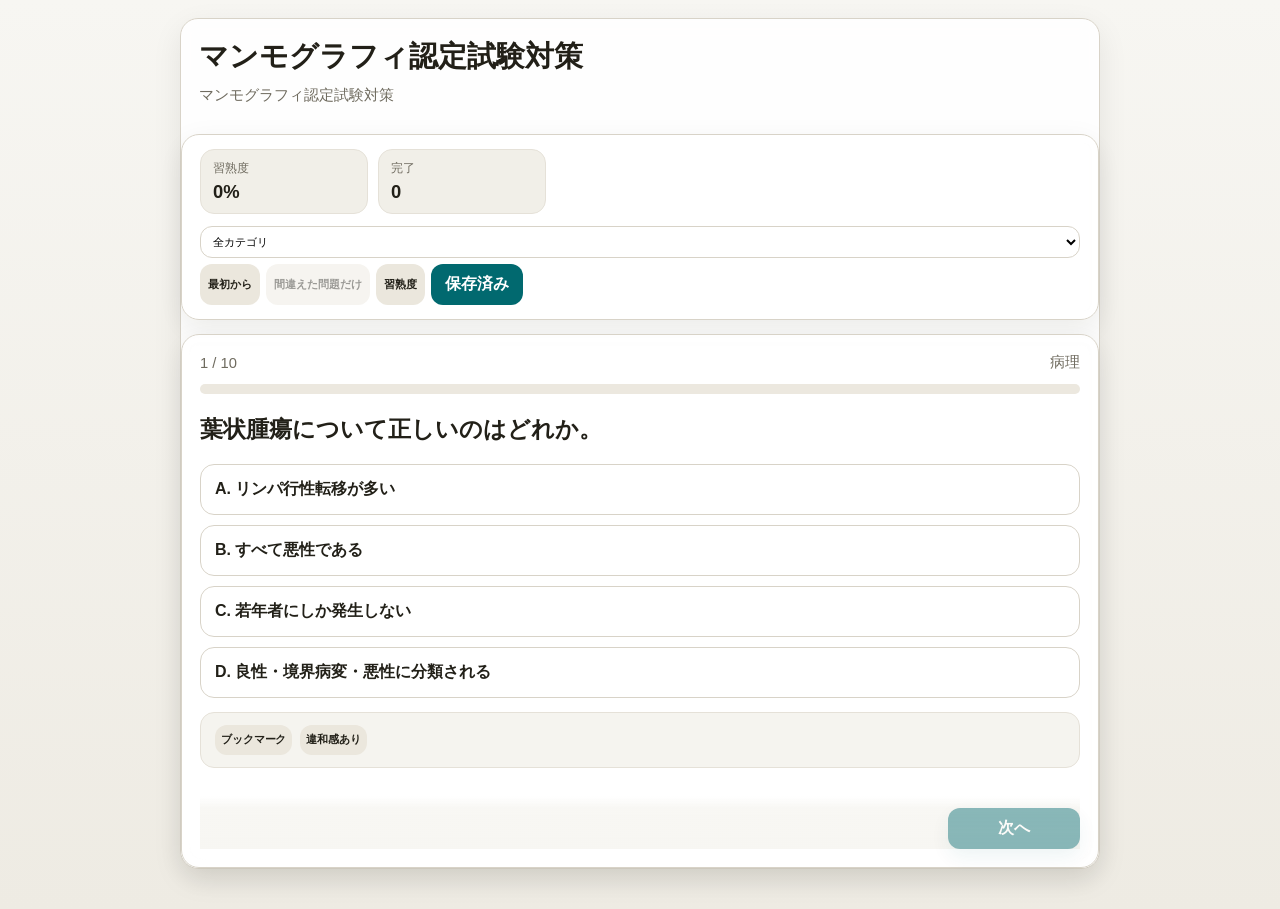
==== commit 479f5214: "Refactor index.html to lightweight version (external CSS/JS)" ====
--- a/index.html
+++ b/index.html
@@ -1,968 +1,49 @@
-<!doctype html>
+<!DOCTYPE html>
 <html lang="ja">
 <head>
   <meta charset="UTF-8" />
   <meta name="viewport" content="width=device-width, initial-scale=1.0" />
-  <title>認定試験対策</title>
-  <style>
-    :root {
-      --bg: #f7f6f2;
-      --surface: #ffffff;
-      --surface-2: #f1efe8;
-      --text: #222018;
-      --muted: #6f6b5f;
-      --primary: #01696f;
-      --primary-2: #0c4e54;
-      --correct: #2d6a2d;
-      --wrong: #9b2c2c;
-      --border: #d8d3c8;
-      --shadow: 0 10px 30px rgba(30,25,10,.08);
-      --radius: 18px;
-    }
-    * { box-sizing: border-box; }
-    body {
-      margin: 0;
-      font-family: -apple-system, BlinkMacSystemFont, "Segoe UI", Roboto, "Hiragino Sans", "Noto Sans JP", sans-serif;
-      background: linear-gradient(180deg, #f7f6f2 0%, #eeebe3 100%);
-      color: var(--text);
-      min-height: 100vh;
-    }
-    .wrap {
-      width: min(920px, calc(100vw - 24px));
-      margin: 0 auto;
-      padding: 18px 0 40px;
-    }
-    .card {
-      background: rgba(255,255,255,.88);
-      backdrop-filter: blur(8px);
-      border: 1px solid var(--border);
-      border-radius: var(--radius);
-      box-shadow: var(--shadow);
-    }
-    .header {
-      padding: 18px 18px 14px;
-      margin-bottom: 14px;
-    }
-    .title {
-      font-size: clamp(1.4rem, 1rem + 1vw, 2rem);
-      font-weight: 800;
-      margin: 0 0 8px;
-    }
-    .sub {
-      color: var(--muted);
-      font-size: .96rem;
-      margin: 0;
-    }
-    .topbar {
-      display: grid;
-      grid-template-columns: 1fr;
-      gap: 12px;
-      padding: 14px 18px;
-      margin-bottom: 14px;
-    }
-    .stats {
-      display: grid;
-      grid-template-columns: repeat(5, 1fr);
-      gap: 10px;
-    }
-    .stat {
-      background: var(--surface-2);
-      border-radius: 14px;
-      padding: 10px 12px;
-      border: 1px solid #e5e1d8;
-    }
-    .stat .k { font-size: .78rem; color: var(--muted); margin-bottom: 4px; }
-    .stat .v { font-size: 1.15rem; font-weight: 800; }
-    .controls {
-      display: grid;
-      grid-template-columns: repeat(3, minmax(0, 1fr));
-      gap: 6px;
-      align-items: stretch;
-    }
-    .controls .row-break {
-      grid-column: 1 / -1;
-      display: contents;
-    }
-    .controls select, .controls button.secondary {
-      min-height: 32px;
-      padding: 6px 8px;
-      font-size: 11px;
-      line-height: 1.15;
-    }
-    .controls select {
-      min-width: 0;
-      width: 100%;
-    }
-    @media (min-width: 768px) {
-      .controls {
-        display: flex;
-        flex-wrap: wrap;
-      }
-      .controls .row-break {
-        display: contents;
-      }
-    }
-    select, button {
-      font: inherit;
-    }
-    select {
-      padding: 10px 12px;
-      border-radius: 12px;
-      border: 1px solid var(--border);
-      background: white;
-      min-width: 180px;
-    }
-    button {
-      border: 0;
-      border-radius: 12px;
-      padding: 10px 14px;
-      cursor: pointer;
-      background: var(--primary);
-      color: white;
-      font-weight: 700;
-    }
-    button.secondary {
-      background: #ebe7dd;
-      color: var(--text);
-    }
-    button:disabled {
-      opacity: .45;
-      cursor: default;
-    }
-    .quiz {
-      padding: 18px;
-    }
-    .meta {
-      display: flex;
-      justify-content: space-between;
-      gap: 8px;
-      align-items: center;
-      color: var(--muted);
-      font-size: .92rem;
-      margin-bottom: 12px;
-    }
-    .progress {
-      height: 10px;
-      background: #ece8df;
-      border-radius: 999px;
-      overflow: hidden;
-      margin-bottom: 18px;
-    }
-    .progress > div {
-      height: 100%;
-      width: 0%;
-      background: linear-gradient(90deg, var(--primary), #3b8d93);
-      transition: width .25s ease;
-    }
-    .question {
-      font-size: clamp(1.1rem, .95rem + .7vw, 1.45rem);
-      line-height: 1.55;
-      font-weight: 750;
-      margin: 0 0 16px;
-    }
-    .choices {
-      display: grid;
-      gap: 10px;
-    }
-    .choice {
-      text-align: left;
-      width: 100%;
-      padding: 14px 14px;
-      background: white;
-      color: var(--text);
-      border: 1px solid var(--border);
-      border-radius: 14px;
-      transition: transform .08s ease, border-color .15s ease, background .15s ease;
-    }
-    .choice:hover { transform: translateY(-1px); }
-    .choice.correct {
-      background: #eef8ee;
-      border-color: #8dc58d;
-      color: var(--correct);
-    }
-    .choice.wrong {
-      background: #fff0f0;
-      border-color: #d99a9a;
-      color: var(--wrong);
-    }
-    .explanation {
-      margin-top: 12px;
-      padding: 14px;
-      border-radius: 14px;
-      background: #f5f4ef;
-      max-height: 200px;
-      overflow-y: auto;
-      border: 1px solid #e5e1d8;
-      line-height: 1.7;
-      display: none;
-    }
-    .footer {
-      display: flex;
-      justify-content: space-between;
-      gap: 10px;
-      align-items: center;
-      margin-top: 16px;
-      flex-wrap: wrap;
-    }
-    .result {
-      padding: 22px 18px;
-      text-align: center;
-    }
-    .result h2 {
-      margin: 0 0 10px;
-      font-size: 1.6rem;
-    }
-    .result p { color: var(--muted); }
-    .pill {
-      display: inline-block;
-      padding: 6px 10px;
-      border-radius: 999px;
-      background: #e9f3f4;
-      color: var(--primary-2);
-      font-size: .82rem;
-      font-weight: 700;
-    }
-    
-    
-    .secondary.active-flag {
-      background: #e9f1f1;
-      color: #0c4e54;
-      border: 1px solid #b8d0d1;
-    }
-
-    .issue-panel {
-      margin-top: 14px;
-      padding: 12px 14px;
-      border-radius: 14px;
-      background: #f5f4ef;
-      border: 1px solid #e5e1d8;
-    }
-    .issue-row {
-      display: flex;
-      justify-content: space-between;
-      gap: 10px;
-      align-items: center;
-      flex-wrap: wrap;
-    }
-        .issue-actions {
-      display: flex;
-      gap: 8px;
-      flex-wrap: wrap;
-    }
-    .issue-actions .secondary {
-      min-height: 30px;
-      padding: 5px 6px;
-      font-size: 10.5px;
-      letter-spacing: -.01em;
-    }
-    
-    
-    
-    .top-actions {
-      display: flex;
-      gap: 8px;
-      flex-wrap: wrap;
-    }
-    .flag-list {
-      display: grid;
-      gap: 10px;
-      margin-top: 12px;
-      text-align: left;
-    }
-    .flag-item {
-      background: #fff;
-      border: 1px solid var(--border);
-      border-radius: 14px;
-      padding: 12px 14px;
-    }
-    .flag-id {
-      font-size: .78rem;
-      color: var(--muted);
-      margin-bottom: 6px;
-      letter-spacing: .04em;
-    }
-    
-    
-    .mastery-grid {
-      display: grid;
-      gap: 12px;
-      margin-top: 14px;
-    }
-    .mastery-card {
-      background: #fff;
-      border: 1px solid var(--border);
-      border-radius: 16px;
-      padding: 14px;
-    }
-    .mastery-head {
-      display: flex;
-      justify-content: space-between;
-      align-items: center;
-      gap: 10px;
-      margin-bottom: 10px;
-    }
-    .mastery-title {
-      font-weight: 700;
-    }
-    .mastery-percent {
-      font-weight: 800;
-      color: var(--primary);
-    }
-    .bar {
-      height: 10px;
-      border-radius: 999px;
-      background: #ece8df;
-      overflow: hidden;
-      margin-bottom: 10px;
-    }
-    .bar > div {
-      height: 100%;
-      background: linear-gradient(90deg, #7fb1b4 0%, #01696f 100%);
-      border-radius: 999px;
-    }
-    .mastery-meta {
-      display: flex;
-      gap: 10px;
-      flex-wrap: wrap;
-      color: var(--muted);
-      font-size: .86rem;
-    }
-
-    .copy-box {
-      width: 100%;
-      min-height: 140px;
-      border: 1px solid var(--border);
-      border-radius: 14px;
-      padding: 12px;
-      font: inherit;
-      line-height: 1.6;
-      background: #fff;
-      color: var(--text);
-      resize: vertical;
-      margin-top: 12px;
-    }
-
-    .flag-question {
-      line-height: 1.6;
-      font-weight: 600;
-    }
-
-    .sticky-next {
-      position: sticky;
-      bottom: 0;      display: flex;
-      justify-content: flex-end;
-      padding-top: 12px;
-      margin-top: 12px;
-      background: linear-gradient(180deg, rgba(247,246,242,0) 0%, rgba(247,246,242,0.88) 24%, rgba(247,246,242,0.96) 100%);
-      backdrop-filter: blur(6px);
-    }
-    .sticky-next button {
-      min-width: 132px;
-      box-shadow: 0 8px 20px rgba(1,105,111,.16);
-    }
-
-    .controls-v2 { display:grid; gap:8px; }
-        .toolbar-grid-v2 button, .saved-grid button { min-height:34px; padding:6px 8px; font-size:11px; line-height:1.15; width:100%; }
-#savedToggleBtn { background: var(--primary); color: white; }
-.saved-panel { display:none; margin-top:2px; padding:10px; border-radius:14px; background:#f5f4ef; border:1px solid #e5e1d8; }
-.saved-panel.open { display:block; }
-.saved-grid { display:grid; grid-template-columns:repeat(2, minmax(0, 1fr)); gap:6px; }
-@media (min-width: 768px) {
-  .toolbar-grid-v2 { grid-template-columns:repeat(4, minmax(0, 1fr)); }
-}
-@media (max-width: 700px) {
-      .wrap { width: min(100vw - 10px, 920px); }
-      .stats { grid-template-columns: repeat(2, 1fr); }
-      .topbar, .quiz, .header { padding: 12px; }
-      .footer { align-items: stretch; }
-      .footer button { width: 100%; }
-      .controls { display: grid; grid-template-columns: repeat(6, minmax(0, 1fr)); gap: 5px; }
-      .controls select, .controls button.secondary { min-width: 0; width: 100%; min-height: 30px; padding: 5px 6px; font-size: 10.5px; letter-spacing: -.01em; }
-      .controls select { grid-column: 1 / -1; min-height: 44px; padding: 10px 12px; font-size: 14px; letter-spacing: 0; }
-      #restartBtn { grid-column: 1 / 4; }
-      #retryWrongBtn { grid-column: 4 / 7; }
-      #masteryPageBtn { grid-column: 1 / 3; }
-      #savedToggleBtn { grid-column: 3 / 7; }      #flaggedPageBtn { grid-column: 5 / 7; }
-   
-  </style>
+  <title>マンモグラフィ認定試験対策</title>
+  <link rel="stylesheet" href="styles.css">
 </head>
 <body>
   <div class="wrap">
-    <section class="card header">
-      <h1 class="title">認定試験対策</h1>
-      
-    </section>
+    <div class="card">
+      <header class="header">
+        <h1 class="title">マンモグラフィ認定試験対策</h1>
+        <p class="sub">マンモグラフィ認定試験対策</p>
+      </header>
 
-    <section class="card topbar">
-      <div class="stats">
-        <div class="stat"><div class="k" id="masteryLabel">習熟度</div><div class="v" id="overallMastery">0%</div></div>
-        <div class="stat"><div class="k">完了</div><div class="v" id="clearedCount">0</div></div>
+      <div class="topbar card">
+        <div class="stats">
+          <div class="stat">
+            <div class="k" id="masteryLabel">習熟度</div>
+            <div class="v" id="overallMastery">0%</div>
+          </div>
+          <div class="stat">
+            <div class="k">完了</div>
+            <div class="v" id="clearedCount">0</div>
+          </div>
+        </div>
+        <div class="controls">
+          <select id="categorySelect"></select>
+          <button class="secondary" id="restartBtn">最初から</button>
+          <button class="secondary" id="retryWrongBtn" disabled>間違えた問題だけ</button>
+          <button class="secondary" id="masteryPageBtn">習熟度</button>
+          <button id="savedToggleBtn">保存済み</button>
+        </div>
+        <div class="saved-panel" id="savedPanel">
+          <div class="saved-grid">
+            <button class="secondary" id="bookmarkPageBtn">ブックマーク</button>
+            <button class="secondary" id="flaggedPageBtn">違和感あり</button>
+          </div>
+        </div>
       </div>
-            <div class="controls-v2">
-        <select id="categorySelect"></select>
-                      <div class="toolbar-grid-v2">
-          <button id="restartBtn" class="secondary">最初から</button>
-          <button id="retryWrongBtn" class="secondary">間違えた問題だけ</button>
-          <button id="masteryPageBtn" class="secondary">習熟度</button>
-                                  <button id="savedToggleBtn" class="secondary">保存済み</button>
-      </div>
-                      <div id="savedPanel" class="saved-panel">
-                                  <div class="saved-grid">
-                                                <button id="bookmarkPageBtn" class="secondary">ブックマーク</button>
-                                                <button id="flaggedPageBtn" class="secondary">違和感あり</button>
-                                              </div>
-                                </div>
-    </section>
 
-    <main class="card quiz" id="app"></main>
+      <div class="quiz card" id="app"></div>
+    </div>
   </div>
 
-  <script>
-    const QUESTION_BANK = [
-      {id:'q001',category:'解剖と生理',question:'乳腺機能の最小単位として正しいのはどれか。',choices:['小葉','TDLU','Cooper靱帯','乳管洞'],answer_index:0,explanation:'乳腺機能の最小単位は小葉である。TDLUは小葉と小葉外終末乳管を含む単位として扱われる。'},
-      {id:'q002',category:'解剖と生理',question:'ほとんどの乳癌の発生母地と考えられているのはどれか。',choices:['TDLU','Cooper靱帯','乳腺後隙','モントゴメリ腺'],answer_index:0,explanation:'ほとんどの乳癌はTDLUを発生母地と考える。'},
-      {id:'q003',category:'解剖と生理',question:'dense breastについて正しいのはどれか。',choices:['マンモグラフィで腫瘤の検出が難しい','マンモグラフィで腫瘤検出が容易である','石灰化を全く認めない','高齢者にしかみられない'],answer_index:0,explanation:'dense breastではマンモグラフィで腫瘤検出が難しくなる。'},
-      {id:'q004',category:'解剖と生理',question:'乳児の吸乳刺激により分泌され、筋上皮細胞を収縮させるホルモンはどれか。',choices:['オキシトシン','プロラクチン','エストロゲン','プロゲステロン'],answer_index:0,explanation:'吸乳刺激は視床下部を介してオキシトシン分泌を促し、筋上皮細胞収縮による射乳に関与する。'},
-      {id:'q005',category:'解剖と生理',question:'乳腺組織が最も多く存在する領域として正しいのはどれか。',choices:['上外側域（C領域）','下内側域','乳腺後隙','乳輪部のみ'],answer_index:0,explanation:'乳腺組織は上外側域に多く存在する。'},
-      {id:'q006',category:'解剖と生理',question:'モントゴメリ腺について正しいのはどれか。',choices:['皮脂腺の一種で、乳腺の中間的性質も有する','乳汁産生だけを担う純粋な腺房である','リンパ節門に存在する','筋上皮細胞から構成される'],answer_index:0,explanation:'モントゴメリ腺は皮脂腺の一種だが、乳腺の中間的性質を有するとされる。'},
-      {id:'q007',category:'解剖と生理',question:'Cooper靱帯について正しいのはどれか。',choices:['乳腺の筋膜層をつなぎ、乳腺全体の構築に関与する','乳汁を産生する','腋窩リンパ節の一部である','乳頭の表皮を形成する'],answer_index:0,explanation:'Cooper靱帯は浅胸筋膜と深胸筋膜をつなぐ線維性構造で、乳腺全体の構築に関わる。'},
-      {id:'q008',category:'解剖と生理',question:'小葉について正しいのはどれか。',choices:['腺房上皮と小葉内終末乳管からなる','小葉外終末乳管のみからなる','乳管洞と乳頭からなる','脂肪組織とリンパ節からなる'],answer_index:0,explanation:'小葉は腺房上皮と小葉内終末乳管からなる。'},
-      {id:'q009',category:'解剖と生理',question:'TDLUの構成として正しいのはどれか。',choices:['小葉と小葉外終末乳管','腺房のみ','小葉内終末乳管のみ','Cooper靱帯と乳頭'],answer_index:0,explanation:'TDLUは小葉に小葉外終末乳管を加えた単位である。'},
-      {id:'q010',category:'解剖と生理',question:'腋窩リンパ節について正しいのはどれか。',choices:['リンパ節門の部分に脂肪が沈着することがある','常に石灰化を伴う','乳房内のどこにでも存在する','正常では腎臓形を示さない'],answer_index:0,explanation:'腋窩リンパ節門には脂肪沈着をみることがある。'},
-      {id:'q011',category:'病理',question:'乳管癌と小葉癌を病理学的に区別するうえで重視されるのはどれか。',choices:['増殖パターン','患者年齢','発症側','乳頭分泌の有無'],answer_index:0,explanation:'乳管癌と小葉癌の区別は発生部位そのものより増殖パターンで考える。'},
-      {id:'q012',category:'病理',question:'DCISについて正しいのはどれか。',choices:['理論的には転移しない','必ず遠隔転移する','小葉外乳管へは進展しない','非浸潤癌とは別概念である'],answer_index:0,explanation:'真のDCISは理論的には転移しない病変である。'},
-      {id:'q013',category:'病理',question:'DCISと同義語として適切なのはどれか。',choices:['非浸潤性乳管癌','浸潤性小葉癌','葉状腫瘍','乳腺浮腫'],answer_index:0,explanation:'DCISは非浸潤性乳管癌と同義である。'},
-      {id:'q014',category:'病理',question:'ADHについて正しいのはどれか。',choices:['非浸潤性乳管癌の基準を完全には満たさない病変である','DCISと完全に同義である','浸潤癌の特殊型である','乳頭部の表皮内進展を指す'],answer_index:0,explanation:'ADHはDCISの基準を完全には満たさない異型乳管過形成である。'},
-      {id:'q015',category:'病理',question:'Paget病について正しいのはどれか。',choices:['悪性細胞が乳管洞から乳頭表面へ広がる','乳腺浮腫のみを示す病変である','常にマンモグラフィで明瞭に描出される','乳腺症の一型である'],answer_index:0,explanation:'Paget病は悪性細胞の乳頭表面への進展で、皮膚所見が診断の手がかりとなる。'},
-      {id:'q016',category:'病理',question:'ポップコーンサインの成因として正しいのはどれか。',choices:['線維腺腫の退縮','嚢胞の感染','DCISの壊死','脂肪壊死の出血'],answer_index:0,explanation:'ポップコーンサインは退縮した線維腺腫にみられる。'},
-      {id:'q017',category:'病理',question:'放射状瘢痕について正しいのはどれか。',choices:['DCISやADHを伴うことがある','常に良悪性の鑑別が容易である','スピキュラを呈することはない','乳頭分泌の最も多い原因である'],answer_index:0,explanation:'放射状瘢痕は画像上浸潤癌に似ており、DCISやADHを伴うことがある。'},
-      {id:'q018',category:'病理',question:'硬化性腺症について正しいのはどれか。',choices:['小葉で発生し、構築の乱れの原因となることがある','必ず石灰化を伴う','浸潤癌の特殊型である','乳管拡張症と同義である'],answer_index:0,explanation:'硬化性腺症は小葉で発生し、architectural distortionの原因となることがある。'},
-      {id:'q019',category:'病理',question:'脂肪壊死について正しいのはどれか。',choices:['外傷・手術・放射線治療後に生じることがある','DCISに特異的である','必ず良悪性の鑑別が容易である','微小石灰化を伴わない'],answer_index:0,explanation:'脂肪壊死は外傷や手術、放射線治療後に起こり、乳癌類似像をとることがある。'},
-      {id:'q020',category:'病理',question:'浸潤性小葉癌について正しいのはどれか。',choices:['微小石灰化を伴いにくく、マンモグラフィで偽陰性になりやすい','マンモグラフィで必ず見つけやすい','境界明瞭な腫瘤としてのみ表れる','組織亜型は存在しない'],answer_index:0,explanation:'浸潤性小葉癌は微小石灰化を伴いにくく、MMGで見つけにくいことがある。'},
-      {id:'q021',category:'病理',question:'粘液癌について正しいのはどれか。',choices:['高齢者に多く、予後が良い','若年者に多く予後不良である','必ずスピキュラを伴う','乳腺症の構成成分である'],answer_index:0,explanation:'粘液癌は高齢者に多く、特に純粋型は予後良好とされる。'},
-      {id:'q022',category:'病理',question:'葉状腫瘍について正しいのはどれか。',choices:['良性・境界病変・悪性に分類される','すべて悪性である','若年者にしか発生しない','リンパ行性転移が多い'],answer_index:0,explanation:'葉状腫瘍は良性、境界病変、悪性に分類される。'},
-      {id:'q023',category:'病理',question:'乳管内乳頭腫について正しいのはどれか。',choices:['血性乳頭分泌の主要な原因である','必ず悪性である','乳腺症には含まれない','石灰化のみで発見される'],answer_index:0,explanation:'乳管内乳頭腫は血性乳頭分泌の主要な原因である。'},
-      {id:'q024',category:'病理',question:'乳腺症を構成する部分像として適切なのはどれか。',choices:['硬化性腺症','線維腫症','浸潤性小葉癌','過誤腫'],answer_index:0,explanation:'硬化性腺症は乳腺症の構成成分に含まれる。'},
-      {id:'q025',category:'病理',question:'乳腺症を構成する部分像ではないものはどれか。',choices:['線維腫症','嚢胞','アポクリン化生','小葉増生症'],answer_index:0,explanation:'線維腫症は非上皮性腫瘍であり、乳腺症の部分像ではない。'},
-      {id:'q026',category:'病理',question:'管状癌について正しいのはどれか。',choices:['高分化で予後が良い','低分化で予後不良である','非浸潤癌に分類される','葉状腫瘍の一亜型である'],answer_index:0,explanation:'管状癌は高分化で予後が極めて良い乳癌である。'},
-      {id:'q027',category:'病理',question:'乳房浮腫（breast edema）について正しいのはどれか。',choices:['良性・悪性いずれの疾患でも起こりうる','悪性でしか起こらない','皮膚肥厚は伴わない','濃度上昇は起こらない'],answer_index:0,explanation:'乳房浮腫は良悪性いずれでも起こり、皮膚肥厚や濃度上昇を示す。'},
-      {id:'q028',category:'臨床',question:'センチネルリンパ節の説明として正しいのはどれか。',choices:['癌細胞が最初に到達するリンパ節を指す','最も大きい腋窩リンパ節を指す','鎖骨上リンパ節のみを指す','遠隔転移巣を指す'],answer_index:0,explanation:'センチネルリンパ節は癌細胞が最初に到達する見張りリンパ節である。'},
-      {id:'q029',category:'臨床',question:'家族性乳癌の関連遺伝子として正しい組み合わせはどれか。',choices:['BRCA1とBRCA2','EGFRとALK','KRASとNRAS','BRAFとRET'],answer_index:0,explanation:'家族性乳癌の関連遺伝子としてBRCA1、BRCA2が挙げられる。'},
-      {id:'q030',category:'臨床',question:'HER2について正しいのはどれか。',choices:['過剰発現は予後や治療選択に関わる','乳癌では測定不要である','陽性例では治療法がない','家族性乳癌の唯一の原因遺伝子である'],answer_index:0,explanation:'HER2過剰発現は悪性度や治療選択に関わり、trastuzumabなどの適応判断に重要である。'},
-      {id:'q031',category:'臨床',question:'乳房温存療法について正しいのはどれか。',choices:['原則として乳房照射を併用する','放射線治療は不要である','遠隔転移例のみ適応となる','必ず乳房全摘より局所制御が劣る'],answer_index:0,explanation:'乳房温存療法では原則として乳房照射が併用される。'},
-      {id:'q032',category:'臨床',question:'乳房温存療法の適応として望ましい腫瘍径はどれか。',choices:['3cm以下','5cmを超えるもの','大きさは無関係','10cm以上'],answer_index:0,explanation:'資料では乳房温存療法の適応として3cm以下が望ましいとされる。'},
-      {id:'q033',category:'臨床',question:'ステージI乳癌の説明として正しいのはどれか。',choices:['しこりが2cm以下で腋窩リンパ節転移がない','しこりの大きさに関わらず遠隔転移がある','しこりが5cm超でリンパ節転移がない','Tisのみを指す'],answer_index:0,explanation:'資料ではステージIは腫瘍径2cm以下、リンパ節転移なしとされる。'},
-      {id:'q034',category:'臨床',question:'Tisに含まれるものとして正しいのはどれか。',choices:['DCIS','T3乳癌','遠隔転移を伴う乳癌','固定腋窩リンパ節転移'],answer_index:0,explanation:'TisにはDCISが含まれる。'},
-      {id:'q035',category:'臨床',question:'T2の定義として正しいのはどれか。',choices:['腫瘍径が2cmを超え5cm以下','2cm以下','5cmを超える','胸壁浸潤を伴うもの'],answer_index:0,explanation:'資料ではT2は腫瘍径2cm超5cm以下である。'},
-      {id:'q036',category:'臨床',question:'TXの意味として正しいのはどれか。',choices:['原発腫瘍が評価不能','遠隔転移あり','腫瘍径2cm以下','皮膚浸潤あり'],answer_index:0,explanation:'TXは原発腫瘍が評価不能であることを示す。'},
-      {id:'q037',category:'臨床',question:'トリプルネガティブ乳癌の定義として正しいのはどれか。',choices:['ER・PgR・HER2がいずれも陰性','ERのみ陰性','HER2のみ陰性','BRCA1とBRCA2が陰性'],answer_index:0,explanation:'トリプルネガティブ乳癌はER、PgR、HER2の3者陰性を指す。'},
-      {id:'q038',category:'臨床',question:'乳癌の危険因子として適切なのはどれか。',choices:['初潮年齢が早い','出産回数が多い','習慣的運動','授乳歴があること'],answer_index:0,explanation:'初潮年齢が早いことは乳癌の危険因子として挙げられる。'},
-      {id:'q039',category:'臨床',question:'乳癌リスクを減少させる要因として適切なのはどれか。',choices:['習慣的運動','ホルモン補充療法','閉経後肥満','過度の飲酒'],answer_index:0,explanation:'習慣的運動は乳癌リスクを減少させる要因とされる。'},
-      {id:'q040',category:'臨床',question:'腋窩リンパ節郭清の合併症として適切なのはどれか。',choices:['上肢のむくみや運動障害','乳汁産生の亢進','甲状腺機能亢進','両側失明'],answer_index:0,explanation:'腋窩リンパ節郭清では上肢の浮腫や運動障害などが問題となる。'}
-    ];
-
-    const STORAGE_KEY = 'mammo-quiz-state-v1';
-
-    function makeInitialState() {
-      return {
-        currentCategory: 'all',
-        statsById: {},
-        wrongIds: [],
-        flaggedIds: [],
-        bookmarkedIds: [],
-        questions: [],
-        pool: [],
-        base: [],
-        currentSessionIds: [],
-        sessionSize: 10,
-        index: 0,
-        correct: 0,
-        answered: 0,
-        locked: false,
-        view: 'quiz'
-      };
-    }
-
-    function normalizeState(raw) {
-      const base = makeInitialState();
-      if (!raw || typeof raw !== 'object') return base;
-      return {
-        ...base,
-        currentCategory: typeof raw.currentCategory === 'string' ? raw.currentCategory : 'all',
-        statsById: raw.statsById && typeof raw.statsById === 'object' ? raw.statsById : {},
-        wrongIds: Array.isArray(raw.wrongIds) ? raw.wrongIds : [],
-        flaggedIds: Array.isArray(raw.flaggedIds) ? raw.flaggedIds : [],
-        bookmarkedIds: Array.isArray(raw.bookmarkedIds) ? raw.bookmarkedIds : []
-      };
-    }
-
-    function loadPersistedState() {
-      try {
-        const raw = localStorage.getItem(STORAGE_KEY);
-        if (!raw) return makeInitialState();
-        return normalizeState(JSON.parse(raw));
-      } catch (e) {
-        return makeInitialState();
-      }
-    }
-
-    function saveState() {
-      try {
-        const payload = {
-          currentCategory: state.currentCategory,
-          statsById: state.statsById,
-          wrongIds: state.wrongIds,
-          flaggedIds: state.flaggedIds,
-          bookmarkedIds: state.bookmarkedIds
-        };
-        localStorage.setItem(STORAGE_KEY, JSON.stringify(payload));
-      } catch (e) {}
-    }
-
-    const state = Object.assign(makeInitialState(), loadPersistedState());
-
-    const app = document.getElementById('app');
-    const masteryLabel = document.getElementById('masteryLabel');
-    const overallMastery = document.getElementById('overallMastery');
-    const clearedCount = document.getElementById('clearedCount');
-    const categorySelect = document.getElementById('categorySelect');
-    const restartBtn = document.getElementById('restartBtn');
-    const retryWrongBtn = document.getElementById('retryWrongBtn');
-    const masteryPageBtn = document.getElementById('masteryPageBtn');
-const savedToggleBtn = document.getElementById('savedToggleBtn');
-const savedPanel = document.getElementById('savedPanel');
-
-    function shuffle(arr) {
-      const copy = [...arr];
-      for (let i = copy.length - 1; i > 0; i--) {
-        const j = Math.floor(Math.random() * (i + 1));
-        [copy[i], copy[j]] = [copy[j], copy[i]];
-      }
-      return copy;
-    }
-
-    function shuffleChoicesPerRender(questions) {
-      return questions.map(q => {
-        const indexed = q.choices.map((c, i) => ({ text: c, isCorrect: i === q.answer_index }));
-        const mixed = shuffle(indexed);
-        return {
-          ...q,
-          choices: mixed.map(x => x.text),
-          answer_index: mixed.findIndex(x => x.isCorrect)
-        };
-      });
-    }
-
-    function buildCategories() {
-      const cats = ['all', ...new Set(QUESTION_BANK.map(q => q.category))];
-      categorySelect.innerHTML = cats.map(c => `<option value="${c}">${c === 'all' ? '全カテゴリ' : c}</option>`).join('');
-    }
-
-    function buildPool() {
-      if (state.currentCategory === 'all') return [...QUESTION_BANK];
-      return QUESTION_BANK.filter(q => q.category === state.currentCategory);
-    }
-
-    function weightedPick(pool, count) {
-      const available = [...pool];
-      const picked = [];
-      while (available.length && picked.length < count) {
-        const weights = available.map(q => {
-          const s = state.statsById[q.id] || { seen: 0, wrong: 0, mastery: 0 };
-          const mastery = s.mastery || 0;
-          const inSelectedCategory = state.currentCategory === 'all' || q.category === state.currentCategory;
-          const wrongBoost = inSelectedCategory ? 4 : 2;
-          const masteryWeightMap = [6, 4, 2, 0.8];
-          const masteryWeight = masteryWeightMap[Math.max(0, Math.min(3, mastery))];
-          return masteryWeight + s.wrong * wrongBoost + Math.max(0, s.seen * 0.05);
-        });
-        const total = weights.reduce((a,b)=>a+b,0);
-        let r = Math.random() * total;
-        let idx = 0;
-        for (let i=0;i<available.length;i++) {
-          r -= weights[i];
-          if (r <= 0) { idx = i; break; }
-        }
-        picked.push(available[idx]);
-        available.splice(idx,1);
-      }
-      return picked;
-    }
-
-    function prepareQuestions(mode = 'all') {
-      let src = buildPool();
-      if (mode === 'wrong') {
-        const wrongSet = new Set(state.wrongIds);
-        src = src.filter(q => wrongSet.has(q.id));
-      }
-      state.base = src;
-      state.pool = src;
-      const selected = weightedPick(src, state.sessionSize);
-      state.currentSessionIds = selected.map(q => q.id);
-      state.questions = shuffleChoicesPerRender(selected);
-      state.index = 0;
-      state.correct = 0;
-      state.answered = 0;
-      state.locked = false;
-      updateStats();
-      render();
-    }
-
-    function updateStats() {
-      const targetItems = state.currentCategory === 'all'
-        ? QUESTION_BANK
-        : QUESTION_BANK.filter(q => q.category === state.currentCategory);
-      const totalQuestions = targetItems.length;
-      const masterySum = targetItems.reduce((sum, q) => {
-        const s = state.statsById[q.id] || { mastery: 0 };
-        return sum + Math.max(0, Math.min(3, s.mastery || 0));
-      }, 0);
-      const masteryPct = totalQuestions ? Math.round((masterySum / (totalQuestions * 3)) * 100) : 0;
-      const cleared = targetItems.filter(q => ((state.statsById[q.id] || {}).mastery || 0) >= 3).length;
-      const label = state.currentCategory === 'all' ? '習熟度' : `${state.currentCategory} の習熟度`;
-      const masteryLabel = document.getElementById('masteryLabel');
-      if (masteryLabel) masteryLabel.textContent = label;
-      if (overallMastery) overallMastery.textContent = `${masteryPct}%`;
-      if (clearedCount) clearedCount.textContent = cleared;
-      retryWrongBtn.disabled = state.wrongIds.length === 0;
-    }
-
-    function toggleBookmarkCurrent() {
-      const q = state.questions[state.index];
-      if (!q) return;
-      if (state.bookmarkedIds.includes(q.id)) {
-        state.bookmarkedIds = state.bookmarkedIds.filter(id => id !== q.id);
-      } else {
-        state.bookmarkedIds.unshift(q.id);
-      }
-      saveState();
-        // render()を呼ばず、ブックマークボタンだけ更新
-  const bookmarkBtn = document.querySelector('.issue-actions button:nth-child(1)');
-  if (bookmarkBtn) {
-    if (state.bookmarkedIds.includes(q.id)) {
-      bookmarkBtn.classList.add('active-flag');
-    } else {
-      bookmarkBtn.classList.remove('active-flag');
-    }
-  }
-    }
-
-    function removeBookmark(id) {
-      state.bookmarkedIds = state.bookmarkedIds.filter(x => x !== id);
-      saveState();
-      renderBookmarks();
-    }
-
-    function renderBookmarks() {
-      state.view = 'bookmarks';
-      const items = state.bookmarkedIds.map(id => QUESTION_BANK.find(q => q.id === id)).filter(Boolean);
-      app.innerHTML = `
-        <div class="result">
-          <span class="pill">ブックマーク</span>
-          <h2>ブックマークした問題</h2>
-          ${items.length ? `
-            <div class="bookmark-list" style="display:grid; gap:10px; margin-top:14px; text-align:left; font-size:13px;">
-              ${items.map(q => `
-                <div class="choice" style="display:block; padding:12px;">
-                  <div style="display:flex; justify-content:space-between; gap:12px; align-items:flex-start; margin-bottom:8px;">
-                    <div>
-                      <div style="font-size:11px; color:var(--muted); margin-bottom:4px;">${q.id}｜${q.category}</div>
-                      <div style="font-weight:700; margin-bottom:8px;">${q.question}</div>
-                    </div>
-                    <button class="secondary" style="font-size:12px; padding:6px 8px; min-height:32px;" onclick="removeBookmark('${q.id}')">解除</button>
-                  </div>
-                  <div style="font-size:12px; color:var(--muted);">${q.choices.map((c, i) => `${String.fromCharCode(65+i)}. ${c}`).join(' ／ ')}</div>
-                </div>
-              `).join('')}
-            </div>
-          ` : '<p style="margin-top:12px; color:var(--muted);">ブックマークはありません</p>'}
-          <div class="footer" style="justify-content:center; margin-top:18px;">
-            <button onclick="backToQuiz()">戻る</button>
-          </div>
-        </div>`;
-    }
-
-    function toggleFlagCurrent() {
-      const q = state.questions[state.index];
-      if (!q) return;
-      const pos = state.flaggedIds.indexOf(q.id);
-      if (pos >= 0) {
-        state.flaggedIds.splice(pos, 1);
-      } else {
-        state.flaggedIds.push(q.id);
-      }
-      saveState();
-      updateStats();
-      // render()を呼ばず、フラグボタンだけ更新
-      const flagBtn = document.querySelector('.issue-actions button:nth-child(2)');
-      if (flagBtn) {
-        if (state.flaggedIds.includes(q.id)) {
-          flagBtn.classList.add('active-flag');
-        } else {
-          flagBtn.classList.remove('active-flag');
-        }
-      }
-    }
-
-    function calcMastery(question) {
-      const s = state.statsById[question.id] || { mastery: 0 };
-      return Math.max(0, Math.min(100, Math.round(((s.mastery || 0) / 3) * 100)));
-    }
-
-    function categoryMasteryRows() {
-      const categories = [...new Set(QUESTION_BANK.map(q => q.category))];
-      return categories.map(category => {
-        const items = QUESTION_BANK.filter(q => q.category === category);
-        const percents = items.map(calcMastery);
-        const avg = items.length ? Math.round(percents.reduce((a, b) => a + b, 0) / items.length) : 0;
-        const cleared = items.filter(q => calcMastery(q) >= 100).length;
-        const untouched = items.filter(q => !(state.statsById[q.id]?.seen)).length;
-        return { category, total: items.length, avg, cleared, untouched };
-      });
-    }
-
-    function openMasteryPage() {
-      state.view = 'mastery';
-      render();
-    }
-
-    function buildFlaggedLineText() {
-      const flagged = QUESTION_BANK.filter(q => state.flaggedIds.includes(q.id));
-      if (!flagged.length) return '違和感ありはありません';
-      return ['違和感あり', ...flagged.map(q => `${q.id}｜${q.category}｜${q.question}`)].join(String.fromCharCode(10));
-    }
-    function copyFlaggedText() {
-      const text = buildFlaggedLineText();
-      if (navigator.clipboard && window.isSecureContext) {
-        navigator.clipboard.writeText(text).then(() => {
-          alert('LINEに貼り付けやすい形式でコピーしました。');
-        }).catch(() => {
-          const box = document.getElementById('flaggedCopyBox');
-          if (box) { box.focus(); box.select(); }
-        });
-      } else {
-        const box = document.getElementById('flaggedCopyBox');
-        if (box) { box.focus(); box.select(); }
-      }
-    }
-
-
-    function renderFlaggedPage() {
-      const flagged = QUESTION_BANK.filter(q => state.flaggedIds.includes(q.id));
-      app.innerHTML = `
-        <section class="result" style="text-align:left;">
-          <div class="top-actions" style="justify-content:space-between; align-items:center; margin-bottom:12px;">
-            <button class="secondary" onclick="backToQuiz()">戻る</button>
-            <button class="secondary" onclick="clearAllFlags()" ${flagged.length ? '' : 'disabled'}>一括削除</button>
-          </div>
-          <span class="pill">違和感あり</span>
-          <h2 style="margin-top:10px;">${flagged.length}件</h2>
-          ${flagged.length ? `
-            <textarea id="flaggedCopyBox" class="copy-box" readonly>${buildFlaggedLineText()}</textarea>
-            <div class="top-actions" style="margin-top:10px; justify-content:flex-end;">
-              <button class="secondary" onclick="copyFlaggedText()">コピー</button>
-            </div>
-            <div class="flag-list">
-              ${flagged.map(q => `
-                <div class="flag-item">
-                  <div class="flag-id">${q.id} / ${q.category}</div>
-                  <div class="flag-question">${q.question}</div>
-                </div>
-              `).join('')}
-            </div>
-          ` : '<p>登録はありません。</p>'}
-        </section>
-      `;
-    }
-
-    function openFlaggedPage() {
-      state.view = 'flagged';
-      renderFlaggedPage();
-    }
-
-    function backToQuiz() {
-      state.view = 'quiz';
-      render();
-    }
-
-    function clearAllFlags() {
-      if (!state.flaggedIds || !state.flaggedIds.length) return;
-      const ok = confirm('違和感ありをすべて削除しますか？');
-      if (!ok) return;
-      state.flaggedIds = [];
-      saveState();
-      updateStats();
-      renderFlaggedPage();
-    }
-
-    function answer(choiceIndex) {
-      if (state.locked) return;
-      state.locked = true;
-      const q = state.questions[state.index];
-      const buttons = [...document.querySelectorAll('.choice')];
-      const ok = choiceIndex === q.answer_index;
-      state.answered += 1;
-      if (!state.statsById[q.id]) state.statsById[q.id] = { seen: 0, wrong: 0, correct: 0, mastery: 0 };
-      state.statsById[q.id].seen += 1;
-      if (ok) {
-        state.correct += 1;
-        state.statsById[q.id].correct += 1;
-        state.statsById[q.id].mastery = Math.min(3, (state.statsById[q.id].mastery || 0) + 1);
-      } else {
-        if (!state.wrongIds.includes(q.id)) state.wrongIds.push(q.id);
-        state.statsById[q.id].wrong += 1;
-        state.statsById[q.id].mastery = Math.max(0, (state.statsById[q.id].mastery || 0) - 2);
-      }
-      buttons.forEach((btn, i) => {
-        if (i === q.answer_index) btn.classList.add('correct');
-        if (i === choiceIndex && i !== q.answer_index) btn.classList.add('wrong');
-        btn.disabled = true;
-      });
-      document.getElementById('explanation').style.display = 'block';
-      updateStats();
-      saveState();
-      document.getElementById('nextBtn').disabled = false;
-    }
-
-    function next() {
-      state.index += 1;
-      state.locked = false;
-      render();
-    }
-
-
-    function resetProgress() {
-      state.correct = 0;
-      state.answered = 0;
-      state.index = 0;
-      state.locked = false;
-      state.view = 'quiz';
-      prepareQuestions('all');
-    }
-
-    function renderResult() {
-      const total = state.questions.length;
-      const rate = total ? Math.round((state.correct / total) * 100) : 0;
-      const wrongInSession = state.questions.filter(q => (state.statsById[q.id]?.seen || 0) > 0 && (state.statsById[q.id]?.wrong || 0) > 0).length;
-      app.innerHTML = `
-        <section class="result">
-          <span class="pill">今回の結果</span>
-          <h2>${total}問が終了しました</h2>
-          <p>${total}問中 ${state.correct}問正解、正答率 ${rate}%</p>
-          <p>次回は、間違えた問題や苦手傾向のある問題をやや多めに出題します。</p>
-          <div class="footer" style="justify-content:center; margin-top:18px;">
-            <button onclick="prepareQuestions('all')">次の10問へ</button>
-            <button class="secondary" onclick="prepareQuestions('wrong')" ${state.wrongIds.length ? '' : 'disabled'}>間違えた問題から10問</button>
-          </div>
-        </section>
-      `;
-    }
-
-    function render() {
-      if (state.view === 'mastery') {
-        const rows = categoryMasteryRows();
-        app.innerHTML = `
-          <section class="result" style="text-align:left;">
-            <div class="top-actions" style="justify-content:space-between; align-items:center; margin-bottom:12px;">
-              <button class="secondary" onclick="backToQuiz()">戻る</button>
-            </div>
-            <span class="pill">習熟度</span>
-            <h2 style="margin-top:10px;">カテゴリ別の到達状況</h2>
-            
-            <div class="mastery-grid">
-              ${rows.map(row => `
-                <div class="mastery-card">
-                  <div class="mastery-head">
-                    <div class="mastery-title">${row.category}</div>
-                    <div class="mastery-percent">${row.avg}%</div>
-                  </div>
-                  <div class="bar"><div style="width:${row.avg}%"></div></div>
-                  <div class="mastery-meta">
-                    <span>完了 ${row.cleared}/${row.total}</span>
-                    <span>未着手 ${row.untouched}</span>
-                  </div>
-                </div>
-              `).join('')}
-            </div>
-          </section>
-        `;
-        return;
-      }
-      if (state.view === 'flagged') {
-        renderFlaggedPage();
-        return;
-      }
-      if (!state.questions.length) {
-        app.innerHTML = `<section class="result"><h2>出題できる問題がありません</h2><p>カテゴリや条件を見直してください。</p></section>`;
-        return;
-      }
-      if (state.index >= state.questions.length) {
-        renderResult();
-        return;
-      }
-      const q = state.questions[state.index];
-      const progress = Math.round((state.index / state.questions.length) * 100);
-      app.innerHTML = `
-        <div class="meta">
-          <span>${state.index + 1} / ${state.questions.length}</span>
-          <span>${q.category}</span>
-        </div>
-        <div class="progress"><div style="width:${progress}%"></div></div>
-        <h2 class="question">${q.question}</h2>
-        <div class="choices">
-          ${q.choices.map((c, i) => `<button class="choice" onclick="answer(${i})">${String.fromCharCode(65+i)}. ${c}</button>`).join('')}
-        </div>
-        <div class="explanation" id="explanation"><strong>解説:</strong> ${q.explanation}</div>
-        <div class="issue-panel">
-          <div class="issue-row">
-            <div class="issue-actions">
-              <button class="secondary ${state.bookmarkedIds.includes(q.id) ? 'active-flag' : ''}" onclick="toggleBookmarkCurrent()">ブックマーク</button>
-            <button class="secondary ${state.flaggedIds.includes(q.id) ? 'active-flag' : ''}" onclick="toggleFlagCurrent()">違和感あり</button>
-            </div>
-          </div>
-        </div>
-        <div class="footer">
-          <div class="sub"></div>
-        </div>
-        <div class="sticky-next">
-          <button id="nextBtn" onclick="next()" disabled>次へ</button>
-        </div>
-      `;
-    }
-
-    categorySelect.addEventListener('change', e => {
-      state.currentCategory = e.target.value;
-      state.view = 'quiz';
-      prepareQuestions('all');
-    });
-    restartBtn.addEventListener('click', resetProgress);
-    retryWrongBtn.addEventListener('click', () => { state.view = 'quiz'; prepareQuestions('wrong'); });
-    masteryPageBtn.addEventListener('click', openMasteryPage);
-    bookmarkPageBtn.addEventListener('click', renderBookmarks);
-    flaggedPageBtn.addEventListener('click', openFlaggedPage);
-if (savedToggleBtn && savedPanel) {
-  savedToggleBtn.addEventListener('click', () => {
-    const isOpen = savedPanel.classList.toggle('open');
-    savedToggleBtn.textContent = isOpen ? '保存済みを閉じる' : '保存済み';
-  });
-}
-
-    buildCategories();
-    prepareQuestions('all');
-
-    window.answer = answer;
-    window.next = next;
-    window.prepareQuestions = prepareQuestions;
-    window.toggleFlagCurrent = toggleFlagCurrent;
-    window.toggleBookmarkCurrent = toggleBookmarkCurrent;
-    window.removeBookmark = removeBookmark;
-    window.renderBookmarks = renderBookmarks;
-    window.copyFlaggedText = copyFlaggedText;
-    window.openMasteryPage = openMasteryPage;
-    window.openFlaggedPage = openFlaggedPage;
-    window.backToQuiz = backToQuiz;
-    window.clearAllFlags = clearAllFlags;
-    window.resetProgress = resetProgress;
-  </script>
+  <script src="app.js"></script>
 </body>
 </html>
--- a/styles.css
+++ b/styles.css
@@ -0,0 +1,116 @@
+:root {
+  --bg: #f7f6f2;
+  --surface: #ffffff;
+  --surface-2: #f1efe8;
+  --text: #222018;
+  --muted: #6f6b5f;
+  --primary: #01696f;
+  --primary-2: #0c4e54;
+  --correct: #2d6a2d;
+  --wrong: #9b2c2c;
+  --border: #d8d3c8;
+  --shadow: 0 10px 30px rgba(30,25,10,.08);
+  --radius: 18px;
+}
+* { box-sizing: border-box; }
+body {
+  margin: 0;
+  font-family: -apple-system, BlinkMacSystemFont, "Segoe UI", Roboto, "Hiragino Sans", "Noto Sans JP", sans-serif;
+  background: linear-gradient(180deg, #f7f6f2 0%, #eeebe3 100%);
+  color: var(--text);
+  min-height: 100vh;
+}
+.wrap {
+  width: min(920px, calc(100vw - 24px));
+  margin: 0 auto;
+  padding: 18px 0 40px;
+}
+.card {
+  background: rgba(255,255,255,.88);
+  backdrop-filter: blur(8px);
+  border: 1px solid var(--border);
+  border-radius: var(--radius);
+  box-shadow: var(--shadow);
+}
+.header { padding: 18px 18px 14px; margin-bottom: 14px; }
+.title { font-size: clamp(1.4rem, 1rem + 1vw, 2rem); font-weight: 800; margin: 0 0 8px; }
+.sub { color: var(--muted); font-size: .96rem; margin: 0; }
+.topbar { display: grid; grid-template-columns: 1fr; gap: 12px; padding: 14px 18px; margin-bottom: 14px; }
+.stats { display: grid; grid-template-columns: repeat(5, 1fr); gap: 10px; }
+.stat { background: var(--surface-2); border-radius: 14px; padding: 10px 12px; border: 1px solid #e5e1d8; }
+.stat .k { font-size: .78rem; color: var(--muted); margin-bottom: 4px; }
+.stat .v { font-size: 1.15rem; font-weight: 800; }
+.controls { display: grid; grid-template-columns: repeat(3, minmax(0, 1fr)); gap: 6px; align-items: stretch; }
+.controls .row-break { grid-column: 1 / -1; display: contents; }
+.controls select, .controls button.secondary { min-height: 32px; padding: 6px 8px; font-size: 11px; line-height: 1.15; }
+.controls select { min-width: 0; width: 100%; }
+@media (min-width: 768px) {
+  .controls { display: flex; flex-wrap: wrap; }
+  .controls .row-break { display: contents; }
+}
+select, button { font: inherit; }
+select { padding: 10px 12px; border-radius: 12px; border: 1px solid var(--border); background: white; min-width: 180px; }
+button { border: 0; border-radius: 12px; padding: 10px 14px; cursor: pointer; background: var(--primary); color: white; font-weight: 700; }
+button.secondary { background: #ebe7dd; color: var(--text); }
+button:disabled { opacity: .45; cursor: default; }
+.quiz { padding: 18px; }
+.meta { display: flex; justify-content: space-between; gap: 8px; align-items: center; color: var(--muted); font-size: .92rem; margin-bottom: 12px; }
+.progress { height: 10px; background: #ece8df; border-radius: 999px; overflow: hidden; margin-bottom: 18px; }
+.progress > div { height: 100%; width: 0%; background: linear-gradient(90deg, var(--primary), #3b8d93); transition: width .25s ease; }
+.question { font-size: clamp(1.1rem, .95rem + .7vw, 1.45rem); line-height: 1.55; font-weight: 750; margin: 0 0 16px; }
+.choices { display: grid; gap: 10px; }
+.choice { text-align: left; width: 100%; padding: 14px 14px; background: white; color: var(--text); border: 1px solid var(--border); border-radius: 14px; transition: transform .08s ease, border-color .15s ease, background .15s ease; }
+.choice:hover { transform: translateY(-1px); }
+.choice.correct { background: #eef8ee; border-color: #8dc58d; color: var(--correct); }
+.choice.wrong { background: #fff0f0; border-color: #d99a9a; color: var(--wrong); }
+.explanation { margin-top: 12px; padding: 14px; border-radius: 14px; background: #f5f4ef; max-height: 200px; overflow-y: auto; border: 1px solid #e5e1d8; line-height: 1.7; display: none; }
+.footer { display: flex; justify-content: space-between; gap: 10px; align-items: center; margin-top: 16px; flex-wrap: wrap; }
+.result { padding: 22px 18px; text-align: center; }
+.result h2 { margin: 0 0 10px; font-size: 1.6rem; }
+.result p { color: var(--muted); }
+.pill { display: inline-block; padding: 6px 10px; border-radius: 999px; background: #e9f3f4; color: var(--primary-2); font-size: .82rem; font-weight: 700; }
+.secondary.active-flag { background: #e9f1f1; color: #0c4e54; border: 1px solid #b8d0d1; }
+.issue-panel { margin-top: 14px; padding: 12px 14px; border-radius: 14px; background: #f5f4ef; border: 1px solid #e5e1d8; }
+.issue-row { display: flex; justify-content: space-between; gap: 10px; align-items: center; flex-wrap: wrap; }
+.issue-actions { display: flex; gap: 8px; flex-wrap: wrap; }
+.issue-actions .secondary { min-height: 30px; padding: 5px 6px; font-size: 10.5px; letter-spacing: -.01em; }
+.top-actions { display: flex; gap: 8px; flex-wrap: wrap; }
+.flag-list { display: grid; gap: 10px; margin-top: 12px; text-align: left; }
+.flag-item { background: #fff; border: 1px solid var(--border); border-radius: 14px; padding: 12px 14px; }
+.flag-id { font-size: .78rem; color: var(--muted); margin-bottom: 6px; letter-spacing: .04em; }
+.mastery-grid { display: grid; gap: 12px; margin-top: 14px; }
+.mastery-card { background: #fff; border: 1px solid var(--border); border-radius: 16px; padding: 14px; }
+.mastery-head { display: flex; justify-content: space-between; align-items: center; gap: 10px; margin-bottom: 10px; }
+.mastery-title { font-weight: 700; }
+.mastery-percent { font-weight: 800; color: var(--primary); }
+.bar { height: 10px; border-radius: 999px; background: #ece8df; overflow: hidden; margin-bottom: 10px; }
+.bar > div { height: 100%; background: linear-gradient(90deg, #7fb1b4 0%, #01696f 100%); border-radius: 999px; }
+.mastery-meta { display: flex; gap: 10px; flex-wrap: wrap; color: var(--muted); font-size: .86rem; }
+.copy-box { width: 100%; min-height: 140px; border: 1px solid var(--border); border-radius: 14px; padding: 12px; font: inherit; line-height: 1.6; background: #fff; color: var(--text); resize: vertical; margin-top: 12px; }
+.flag-question { line-height: 1.6; font-weight: 600; }
+.sticky-next { position: sticky; bottom: 0; display: flex; justify-content: flex-end; padding-top: 12px; margin-top: 12px; background: linear-gradient(180deg, rgba(247,246,242,0) 0%, rgba(247,246,242,0.88) 24%, rgba(247,246,242,0.96) 100%); backdrop-filter: blur(6px); }
+.sticky-next button { min-width: 132px; box-shadow: 0 8px 20px rgba(1,105,111,.16); }
+.controls-v2 { display:grid; gap:8px; }
+.toolbar-grid-v2 button, .saved-grid button { min-height:34px; padding:6px 8px; font-size:11px; line-height:1.15; width:100%; }
+#savedToggleBtn { background: var(--primary); color: white; }
+.saved-panel { display:none; margin-top:2px; padding:10px; border-radius:14px; background:#f5f4ef; border:1px solid #e5e1d8; }
+.saved-panel.open { display:block; }
+.saved-grid { display:grid; grid-template-columns:repeat(2, minmax(0, 1fr)); gap:6px; }
+@media (min-width: 768px) {
+  .toolbar-grid-v2 { grid-template-columns:repeat(4, minmax(0, 1fr)); }
+}
+@media (max-width: 700px) {
+  .wrap { width: min(100vw - 10px, 920px); }
+  .stats { grid-template-columns: repeat(2, 1fr); }
+  .topbar, .quiz, .header { padding: 12px; }
+  .footer { align-items: stretch; }
+  .footer button { width: 100%; }
+  .controls { display: grid; grid-template-columns: repeat(6, minmax(0, 1fr)); gap: 5px; }
+  .controls select, .controls button.secondary { min-width: 0; width: 100%; min-height: 30px; padding: 5px 6px; font-size: 10.5px; letter-spacing: -.01em; }
+  .controls select { grid-column: 1 / -1; min-height: 44px; padding: 10px 12px; font-size: 14px; letter-spacing: 0; }
+  #restartBtn { grid-column: 1 / 4; }
+  #retryWrongBtn { grid-column: 4 / 7; }
+  #masteryPageBtn { grid-column: 1 / 3; }
+  #savedToggleBtn { grid-column: 3 / 7; }
+  #flaggedPageBtn { grid-column: 5 / 7; }
+}
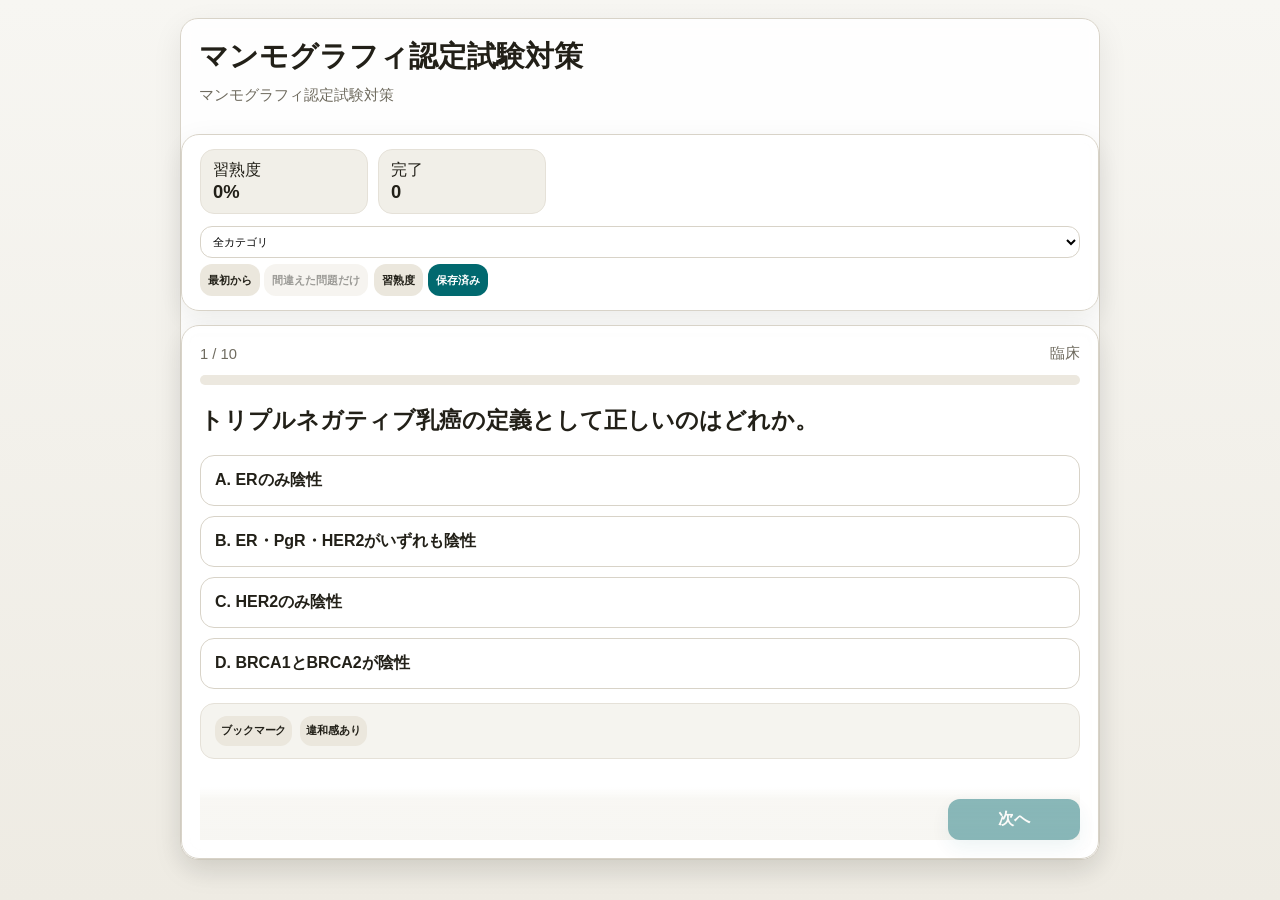
==== commit d21195dc: "Refactor button layout: organize buttons in rows with equal widths" ====
--- a/index.html
+++ b/index.html
@@ -17,25 +17,29 @@
       <div class="topbar card">
         <div class="stats">
           <div class="stat">
-            <div class="k" id="masteryLabel">習熟度</div>
+            <div class="t" id="masteryLabel">習熟度</div>
             <div class="v" id="overallMastery">0%</div>
           </div>
           <div class="stat">
-            <div class="k">完了</div>
+            <div class="t">完了</div>
             <div class="v" id="clearedCount">0</div>
           </div>
         </div>
         <div class="controls">
           <select id="categorySelect"></select>
-          <button class="secondary" id="restartBtn">最初から</button>
-          <button class="secondary" id="retryWrongBtn" disabled>間違えた問題だけ</button>
-          <button class="secondary" id="masteryPageBtn">習熟度</button>
-          <button id="savedToggleBtn">保存済み</button>
+          <div class="button-row">
+            <button class="secondary half-width" id="restartBtn">最初から</button>
+            <button class="secondary half-width" id="retryWrongBtn" disabled>間違えた問題だけ</button>
+          </div>
+          <div class="button-row">
+            <button class="secondary half-width" id="masteryPageBtn">習熟度</button>
+            <button class="secondary half-width" id="savedToggleBtn">保存済み</button>
+          </div>
         </div>
         <div class="saved-panel" id="savedPanel">
           <div class="saved-grid">
-            <button class="secondary" id="bookmarkPageBtn">ブックマーク</button>
-            <button class="secondary" id="flaggedPageBtn">違和感あり</button>
+            <button class="secondary half-width" id="bookmarkToggleBtn">ブックマーク</button>
+            <button class="secondary half-width" id="triggerPageBtn">違和感あり</button>
           </div>
         </div>
       </div>
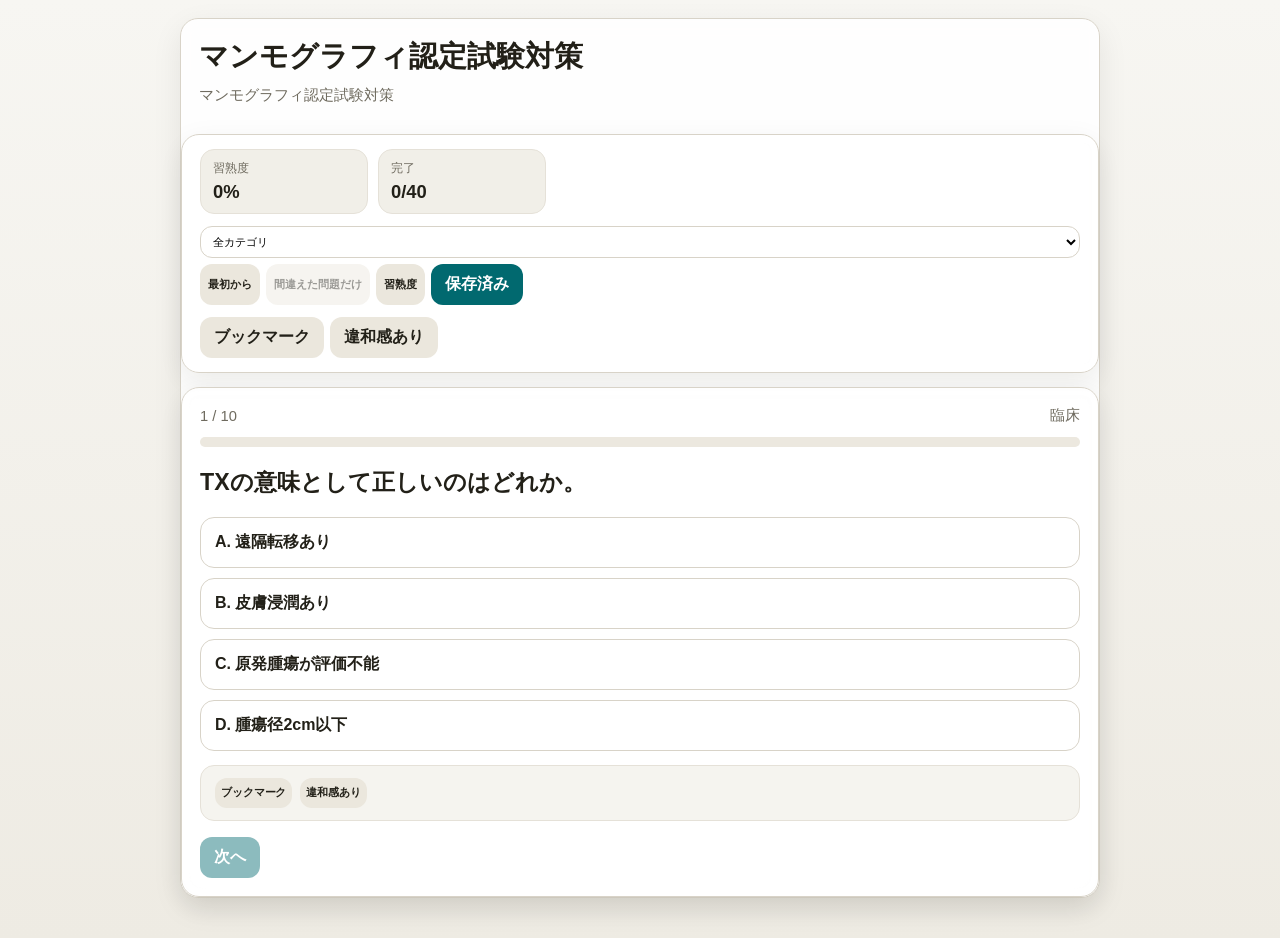
==== commit 785e09cb: "Revert index.html to original button layout" ====
--- a/index.html
+++ b/index.html
@@ -17,29 +17,25 @@
       <div class="topbar card">
         <div class="stats">
           <div class="stat">
-            <div class="t" id="masteryLabel">習熟度</div>
+            <div class="k" id="masteryLabel">習熟度</div>
             <div class="v" id="overallMastery">0%</div>
           </div>
           <div class="stat">
-            <div class="t">完了</div>
+            <div class="k">完了</div>
             <div class="v" id="clearedCount">0</div>
           </div>
         </div>
         <div class="controls">
           <select id="categorySelect"></select>
-          <div class="button-row">
-            <button class="secondary half-width" id="restartBtn">最初から</button>
-            <button class="secondary half-width" id="retryWrongBtn" disabled>間違えた問題だけ</button>
-          </div>
-          <div class="button-row">
-            <button class="secondary half-width" id="masteryPageBtn">習熟度</button>
-            <button class="secondary half-width" id="savedToggleBtn">保存済み</button>
-          </div>
+          <button class="secondary" id="restartBtn">最初から</button>
+          <button class="secondary" id="retryWrongBtn" disabled>間違えた問題だけ</button>
+          <button class="secondary" id="masteryPageBtn">習熟度</button>
+          <button id="savedToggleBtn">保存済み</button>
         </div>
         <div class="saved-panel" id="savedPanel">
           <div class="saved-grid">
-            <button class="secondary half-width" id="bookmarkToggleBtn">ブックマーク</button>
-            <button class="secondary half-width" id="triggerPageBtn">違和感あり</button>
+            <button class="secondary" id="bookmarkPageBtn">ブックマーク</button>
+            <button class="secondary" id="flaggedPageBtn">違和感あり</button>
           </div>
         </div>
       </div>
--- a/styles.css
+++ b/styles.css
@@ -40,10 +40,14 @@
 .stat { background: var(--surface-2); border-radius: 14px; padding: 10px 12px; border: 1px solid #e5e1d8; }
 .stat .k { font-size: .78rem; color: var(--muted); margin-bottom: 4px; }
 .stat .v { font-size: 1.15rem; font-weight: 800; }
+.stat .t { font-size: .78rem; color: var(--muted); margin-bottom: 4px; }
 .controls { display: grid; grid-template-columns: repeat(3, minmax(0, 1fr)); gap: 6px; align-items: stretch; }
 .controls .row-break { grid-column: 1 / -1; display: contents; }
 .controls select, .controls button.secondary { min-height: 32px; padding: 6px 8px; font-size: 11px; line-height: 1.15; }
 .controls select { min-width: 0; width: 100%; }
+.button-row { display: flex; gap: 6px; grid-column: 1 / -1; }
+.half-width { flex: 1; min-width: 0; }
+.saved-grid { display: flex; gap: 6px; }
 @media (min-width: 768px) {
   .controls { display: flex; flex-wrap: wrap; }
   .controls .row-break { display: contents; }
@@ -75,42 +79,3 @@
 .issue-actions { display: flex; gap: 8px; flex-wrap: wrap; }
 .issue-actions .secondary { min-height: 30px; padding: 5px 6px; font-size: 10.5px; letter-spacing: -.01em; }
 .top-actions { display: flex; gap: 8px; flex-wrap: wrap; }
-.flag-list { display: grid; gap: 10px; margin-top: 12px; text-align: left; }
-.flag-item { background: #fff; border: 1px solid var(--border); border-radius: 14px; padding: 12px 14px; }
-.flag-id { font-size: .78rem; color: var(--muted); margin-bottom: 6px; letter-spacing: .04em; }
-.mastery-grid { display: grid; gap: 12px; margin-top: 14px; }
-.mastery-card { background: #fff; border: 1px solid var(--border); border-radius: 16px; padding: 14px; }
-.mastery-head { display: flex; justify-content: space-between; align-items: center; gap: 10px; margin-bottom: 10px; }
-.mastery-title { font-weight: 700; }
-.mastery-percent { font-weight: 800; color: var(--primary); }
-.bar { height: 10px; border-radius: 999px; background: #ece8df; overflow: hidden; margin-bottom: 10px; }
-.bar > div { height: 100%; background: linear-gradient(90deg, #7fb1b4 0%, #01696f 100%); border-radius: 999px; }
-.mastery-meta { display: flex; gap: 10px; flex-wrap: wrap; color: var(--muted); font-size: .86rem; }
-.copy-box { width: 100%; min-height: 140px; border: 1px solid var(--border); border-radius: 14px; padding: 12px; font: inherit; line-height: 1.6; background: #fff; color: var(--text); resize: vertical; margin-top: 12px; }
-.flag-question { line-height: 1.6; font-weight: 600; }
-.sticky-next { position: sticky; bottom: 0; display: flex; justify-content: flex-end; padding-top: 12px; margin-top: 12px; background: linear-gradient(180deg, rgba(247,246,242,0) 0%, rgba(247,246,242,0.88) 24%, rgba(247,246,242,0.96) 100%); backdrop-filter: blur(6px); }
-.sticky-next button { min-width: 132px; box-shadow: 0 8px 20px rgba(1,105,111,.16); }
-.controls-v2 { display:grid; gap:8px; }
-.toolbar-grid-v2 button, .saved-grid button { min-height:34px; padding:6px 8px; font-size:11px; line-height:1.15; width:100%; }
-#savedToggleBtn { background: var(--primary); color: white; }
-.saved-panel { display:none; margin-top:2px; padding:10px; border-radius:14px; background:#f5f4ef; border:1px solid #e5e1d8; }
-.saved-panel.open { display:block; }
-.saved-grid { display:grid; grid-template-columns:repeat(2, minmax(0, 1fr)); gap:6px; }
-@media (min-width: 768px) {
-  .toolbar-grid-v2 { grid-template-columns:repeat(4, minmax(0, 1fr)); }
-}
-@media (max-width: 700px) {
-  .wrap { width: min(100vw - 10px, 920px); }
-  .stats { grid-template-columns: repeat(2, 1fr); }
-  .topbar, .quiz, .header { padding: 12px; }
-  .footer { align-items: stretch; }
-  .footer button { width: 100%; }
-  .controls { display: grid; grid-template-columns: repeat(6, minmax(0, 1fr)); gap: 5px; }
-  .controls select, .controls button.secondary { min-width: 0; width: 100%; min-height: 30px; padding: 5px 6px; font-size: 10.5px; letter-spacing: -.01em; }
-  .controls select { grid-column: 1 / -1; min-height: 44px; padding: 10px 12px; font-size: 14px; letter-spacing: 0; }
-  #restartBtn { grid-column: 1 / 4; }
-  #retryWrongBtn { grid-column: 4 / 7; }
-  #masteryPageBtn { grid-column: 1 / 3; }
-  #savedToggleBtn { grid-column: 3 / 7; }
-  #flaggedPageBtn { grid-column: 5 / 7; }
-}
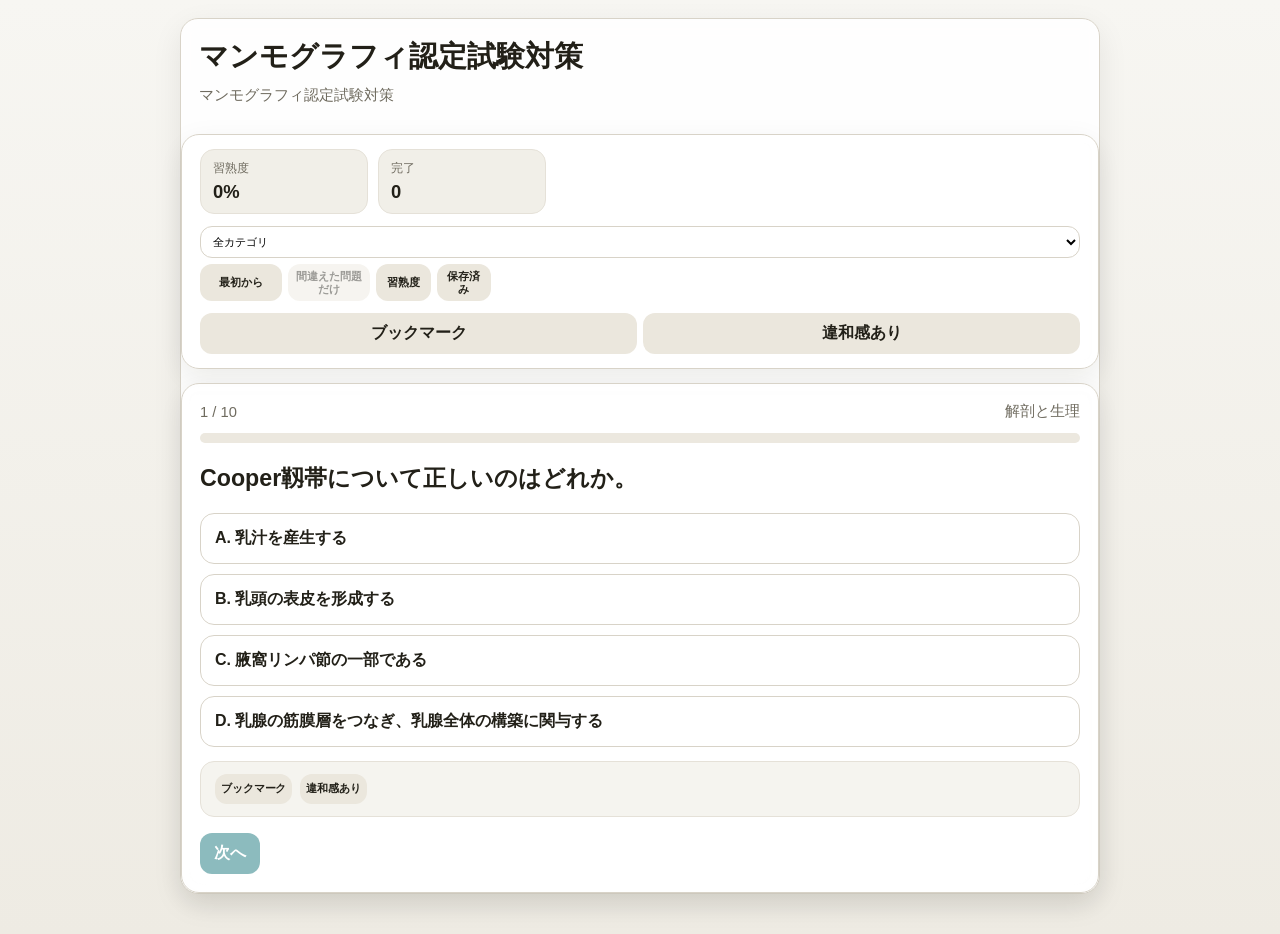
==== commit 3a06f898: "Revert to commit 7014a90" ====
--- a/index.html
+++ b/index.html
@@ -17,25 +17,29 @@
       <div class="topbar card">
         <div class="stats">
           <div class="stat">
-            <div class="k" id="masteryLabel">習熟度</div>
+            <div class="t" id="masteryLabel">習熟度</div>
             <div class="v" id="overallMastery">0%</div>
           </div>
           <div class="stat">
-            <div class="k">完了</div>
+            <div class="t">完了</div>
             <div class="v" id="clearedCount">0</div>
           </div>
         </div>
         <div class="controls">
           <select id="categorySelect"></select>
-          <button class="secondary" id="restartBtn">最初から</button>
-          <button class="secondary" id="retryWrongBtn" disabled>間違えた問題だけ</button>
-          <button class="secondary" id="masteryPageBtn">習熟度</button>
-          <button id="savedToggleBtn">保存済み</button>
+          <div class="button-row">
+            <button class="secondary half-width" id="restartBtn">最初から</button>
+            <button class="secondary half-width" id="retryWrongBtn" disabled>間違えた問題だけ</button>
+          </div>
+          <div class="button-row">
+            <button class="secondary half-width" id="masteryPageBtn">習熟度</button>
+            <button class="secondary half-width" id="savedToggleBtn">保存済み</button>
+          </div>
         </div>
         <div class="saved-panel" id="savedPanel">
           <div class="saved-grid">
-            <button class="secondary" id="bookmarkPageBtn">ブックマーク</button>
-            <button class="secondary" id="flaggedPageBtn">違和感あり</button>
+            <button class="secondary half-width" id="bookmarkToggleBtn">ブックマーク</button>
+            <button class="secondary half-width" id="triggerPageBtn">違和感あり</button>
           </div>
         </div>
       </div>
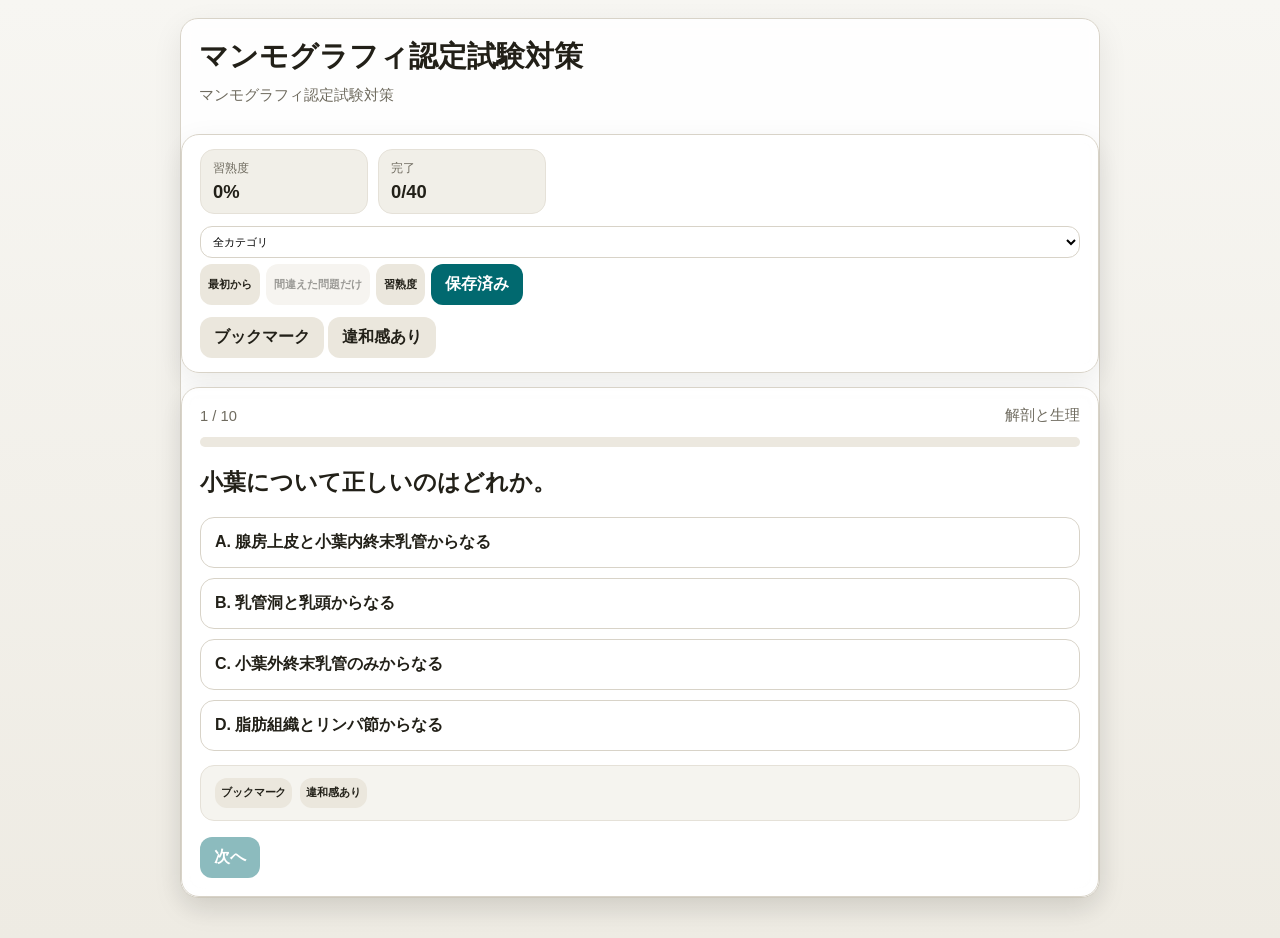
==== commit 5455a3cd: "Revert "Revert to commit 7014a90" This reverts commit 3a06f89801a7391def3f66d76ec33108d4397420." ====
--- a/index.html
+++ b/index.html
@@ -17,29 +17,25 @@
       <div class="topbar card">
         <div class="stats">
           <div class="stat">
-            <div class="t" id="masteryLabel">習熟度</div>
+            <div class="k" id="masteryLabel">習熟度</div>
             <div class="v" id="overallMastery">0%</div>
           </div>
           <div class="stat">
-            <div class="t">完了</div>
+            <div class="k">完了</div>
             <div class="v" id="clearedCount">0</div>
           </div>
         </div>
         <div class="controls">
           <select id="categorySelect"></select>
-          <div class="button-row">
-            <button class="secondary half-width" id="restartBtn">最初から</button>
-            <button class="secondary half-width" id="retryWrongBtn" disabled>間違えた問題だけ</button>
-          </div>
-          <div class="button-row">
-            <button class="secondary half-width" id="masteryPageBtn">習熟度</button>
-            <button class="secondary half-width" id="savedToggleBtn">保存済み</button>
-          </div>
+          <button class="secondary" id="restartBtn">最初から</button>
+          <button class="secondary" id="retryWrongBtn" disabled>間違えた問題だけ</button>
+          <button class="secondary" id="masteryPageBtn">習熟度</button>
+          <button id="savedToggleBtn">保存済み</button>
         </div>
         <div class="saved-panel" id="savedPanel">
           <div class="saved-grid">
-            <button class="secondary half-width" id="bookmarkToggleBtn">ブックマーク</button>
-            <button class="secondary half-width" id="triggerPageBtn">違和感あり</button>
+            <button class="secondary" id="bookmarkPageBtn">ブックマーク</button>
+            <button class="secondary" id="flaggedPageBtn">違和感あり</button>
           </div>
         </div>
       </div>
--- a/styles.css
+++ b/styles.css
@@ -45,9 +45,7 @@
 .controls .row-break { grid-column: 1 / -1; display: contents; }
 .controls select, .controls button.secondary { min-height: 32px; padding: 6px 8px; font-size: 11px; line-height: 1.15; }
 .controls select { min-width: 0; width: 100%; }
-.button-row { display: flex; gap: 6px; grid-column: 1 / -1; }
 .half-width { flex: 1; min-width: 0; }
-.saved-grid { display: flex; gap: 6px; }
 @media (min-width: 768px) {
   .controls { display: flex; flex-wrap: wrap; }
   .controls .row-break { display: contents; }
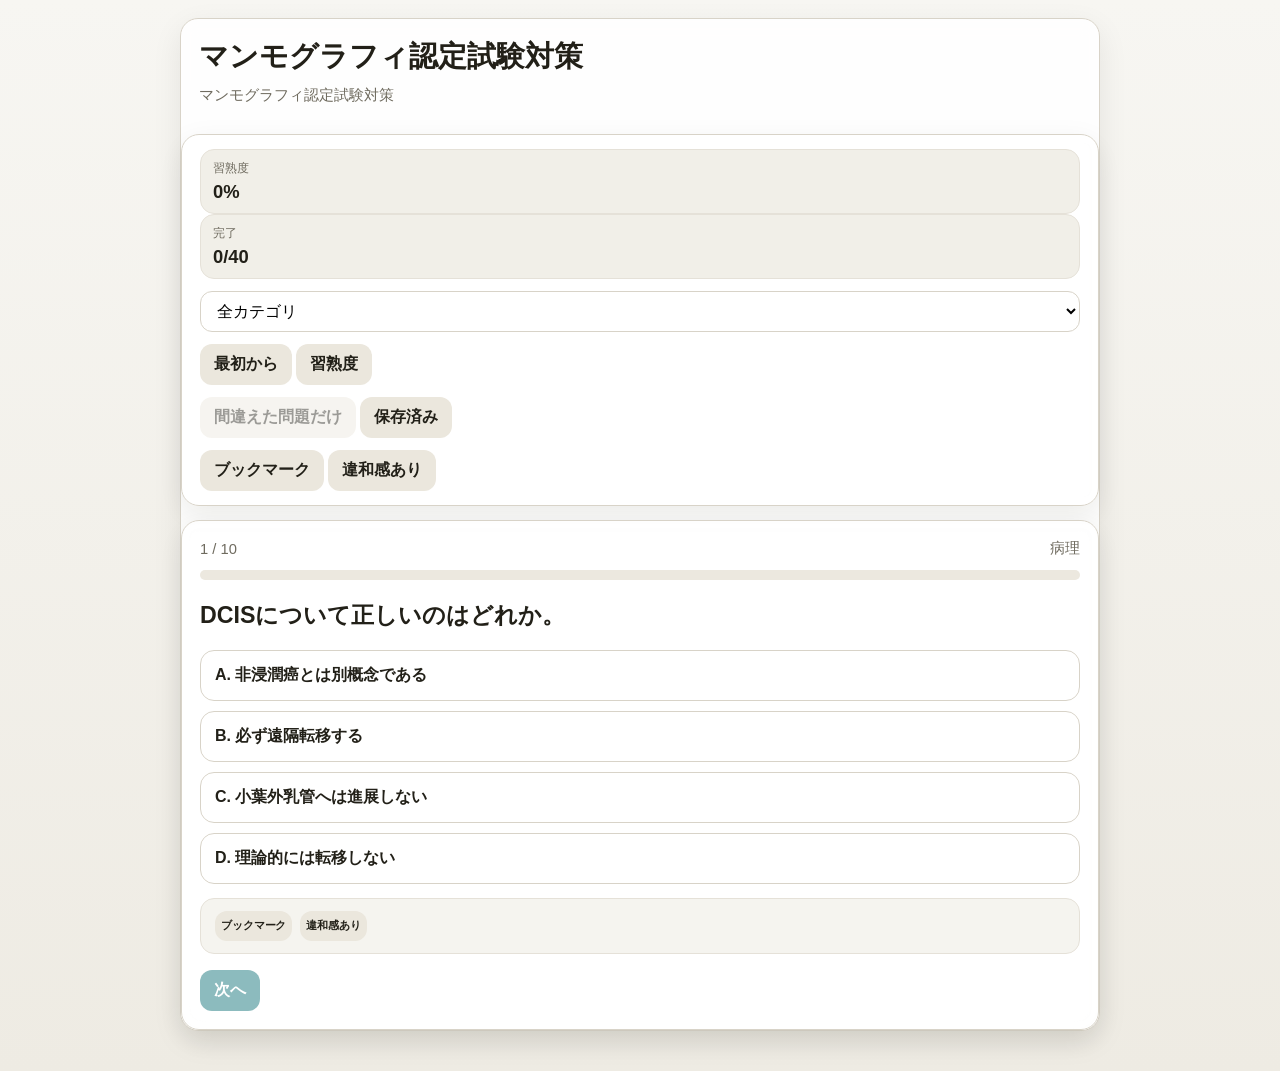
==== commit f5b2b723: "Redesign UI: Reorganize layout into 4 rows with 50% width buttons" ====
--- a/index.html
+++ b/index.html
@@ -15,23 +15,34 @@
       </header>
 
       <div class="topbar card">
-        <div class="stats">
+        <!-- 1行目: 習熟度・完了 (50%ずつ) -->
+        <div class="stats-row">
           <div class="stat">
-            <div class="k" id="masteryLabel">習熟度</div>
+            <div class="t" id="masteryLabel">習熟度</div>
             <div class="v" id="overallMastery">0%</div>
           </div>
           <div class="stat">
-            <div class="k">完了</div>
-            <div class="v" id="clearedCount">0</div>
+            <div class="t">完了</div>
+            <div class="v" id="clearedCount">0/0</div>
           </div>
         </div>
-        <div class="controls">
-          <select id="categorySelect"></select>
-          <button class="secondary" id="restartBtn">最初から</button>
-          <button class="secondary" id="retryWrongBtn" disabled>間違えた問題だけ</button>
-          <button class="secondary" id="masteryPageBtn">習熟度</button>
-          <button id="savedToggleBtn">保存済み</button>
+
+        <!-- 2行目: カテゴリ選択 (100%幅) -->
+        <select id="categorySelect"></select>
+
+        <!-- 3行目: 最初から・習熟度 (50%ずつ) -->
+        <div class="button-row">
+          <button class="secondary half-width" id="restartBtn">最初から</button>
+          <button class="secondary half-width" id="masteryPageBtn">習熟度</button>
         </div>
+
+        <!-- 4行目: 間違えた問題だけ・保存済み (50%ずつ) -->
+        <div class="button-row">
+          <button class="secondary half-width" id="retryWrongBtn" disabled>間違えた問題だけ</button>
+          <button class="secondary half-width" id="savedToggleBtn">保存済み</button>
+        </div>
+
+        <!-- 保存済みパネル: ブックマーク・違和感あり -->
         <div class="saved-panel" id="savedPanel">
           <div class="saved-grid">
             <button class="secondary" id="bookmarkPageBtn">ブックマーク</button>
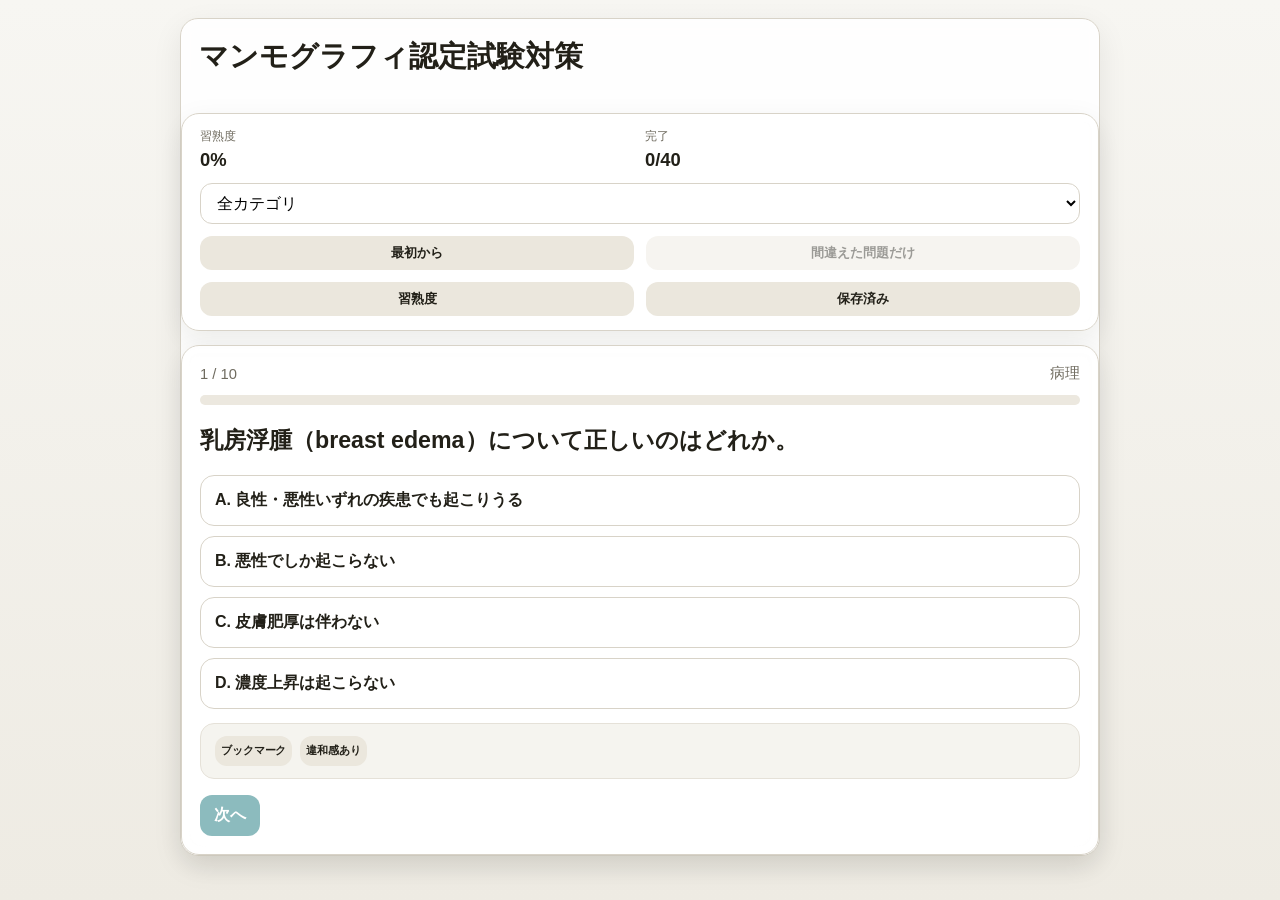
==== commit 918061db: "修正" ====
--- a/index.html
+++ b/index.html
@@ -11,7 +11,6 @@
     <div class="card">
       <header class="header">
         <h1 class="title">マンモグラフィ認定試験対策</h1>
-        <p class="sub">マンモグラフィ認定試験対策</p>
       </header>
 
       <div class="topbar card">
--- a/styles.css
+++ b/styles.css
@@ -35,16 +35,48 @@
 .header { padding: 18px 18px 14px; margin-bottom: 14px; }
 .title { font-size: clamp(1.4rem, 1rem + 1vw, 2rem); font-weight: 800; margin: 0 0 8px; }
 .sub { color: var(--muted); font-size: .96rem; margin: 0; }
-.topbar { display: grid; grid-template-columns: 1fr; gap: 12px; padding: 14px 18px; margin-bottom: 14px; }
-.stats { display: grid; grid-template-columns: repeat(5, 1fr); gap: 10px; }
-.stat { background: var(--surface-2); border-radius: 14px; padding: 10px 12px; border: 1px solid #e5e1d8; }
+.topbar { display: grid; grid-template-columns: 1fr 1fr; gap: 12px; padding: 14px 18px; margin-bottom: 14px; }
+.stats-row {
+  grid-column: 1 / -1;
+  display: grid;
+  grid-template-columns: 1fr 1fr;
+  gap: 10px;
+}
+
+.stat {
+    min-width: 0;
+  }
+
+.button-row {
+    display: contents;
+  }
+
+#categorySelect {
+    grid-column: 1 / -1;
+    grid-row: 2;
+  }
+
+#restartBtn {
+    grid-column: 1;
+  grid-row: 3;  }
+
+#retryWrongBtn {
+    grid-column: 2;
+  grid-row: 3;  }
+
+#masteryPageBtn {
+    grid-column: 1;
+  grid-row: 4;  }
+
+#savedToggleBtn {
+    grid-column: 2;
+  grid-row: 4;  }
 .stat .k { font-size: .78rem; color: var(--muted); margin-bottom: 4px; }
 .stat .v { font-size: 1.15rem; font-weight: 800; }
 .stat .t { font-size: .78rem; color: var(--muted); margin-bottom: 4px; }
 .controls { display: grid; grid-template-columns: repeat(3, minmax(0, 1fr)); gap: 6px; align-items: stretch; }
 .controls .row-break { grid-column: 1 / -1; display: contents; }
-.controls select, .controls button.secondary { min-height: 32px; padding: 6px 8px; font-size: 11px; line-height: 1.15; }
-.controls select { min-width: 0; width: 100%; }
+.controls button.secondary { min-height: 28px; padding: 5px 7px; font-size: 10px; line-height: 1.15; }.controls select { min-width: 0; width: 100%; }
 .half-width { flex: 1; min-width: 0; }
 @media (min-width: 768px) {
   .controls { display: flex; flex-wrap: wrap; }
@@ -77,3 +109,33 @@
 .issue-actions { display: flex; gap: 8px; flex-wrap: wrap; }
 .issue-actions .secondary { min-height: 30px; padding: 5px 6px; font-size: 10.5px; letter-spacing: -.01em; }
 .top-actions { display: flex; gap: 8px; flex-wrap: wrap; }
+
+
+.saved-panel {
+    display: none;
+    grid-column: 1 / -1;
+
+    margin-top: 6px;
+    padding: 10px;
+    border-radius: 14px;
+    background: #f5f4ef;
+    border: 1px solid #e1e1d8;
+  }
+.saved-grid {
+  display: grid; grid-template-columns: 1fr 1fr; gap: 6px;  }
+
+.saved-panel.open {    display: block;
+  }
+
+.button-row .secondary,
+.saved-grid .secondary {
+  font-size: 0.82rem;
+  padding: 7px 9px;
+  min-height: 34px;
+}
+  line-height: 1.2;
+}
+
+.topbar {
+  gap: 8px;
+}
